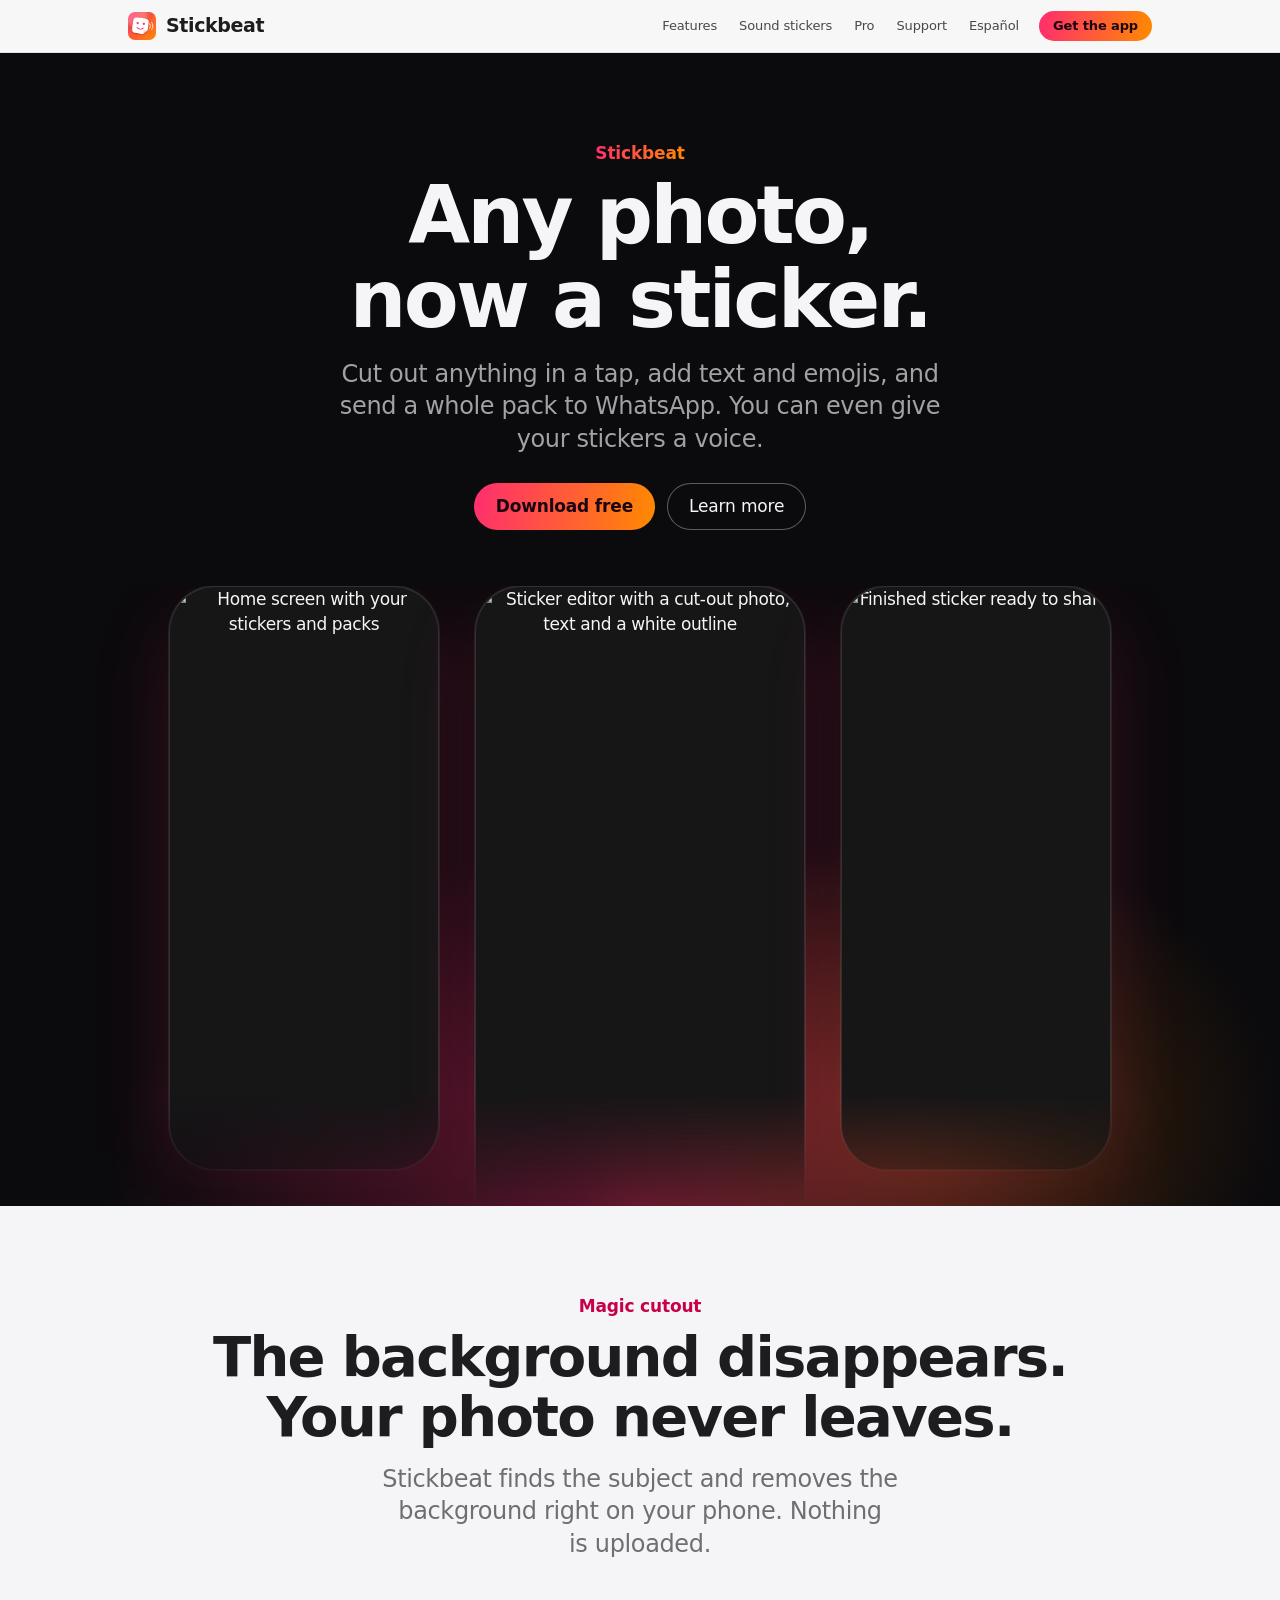
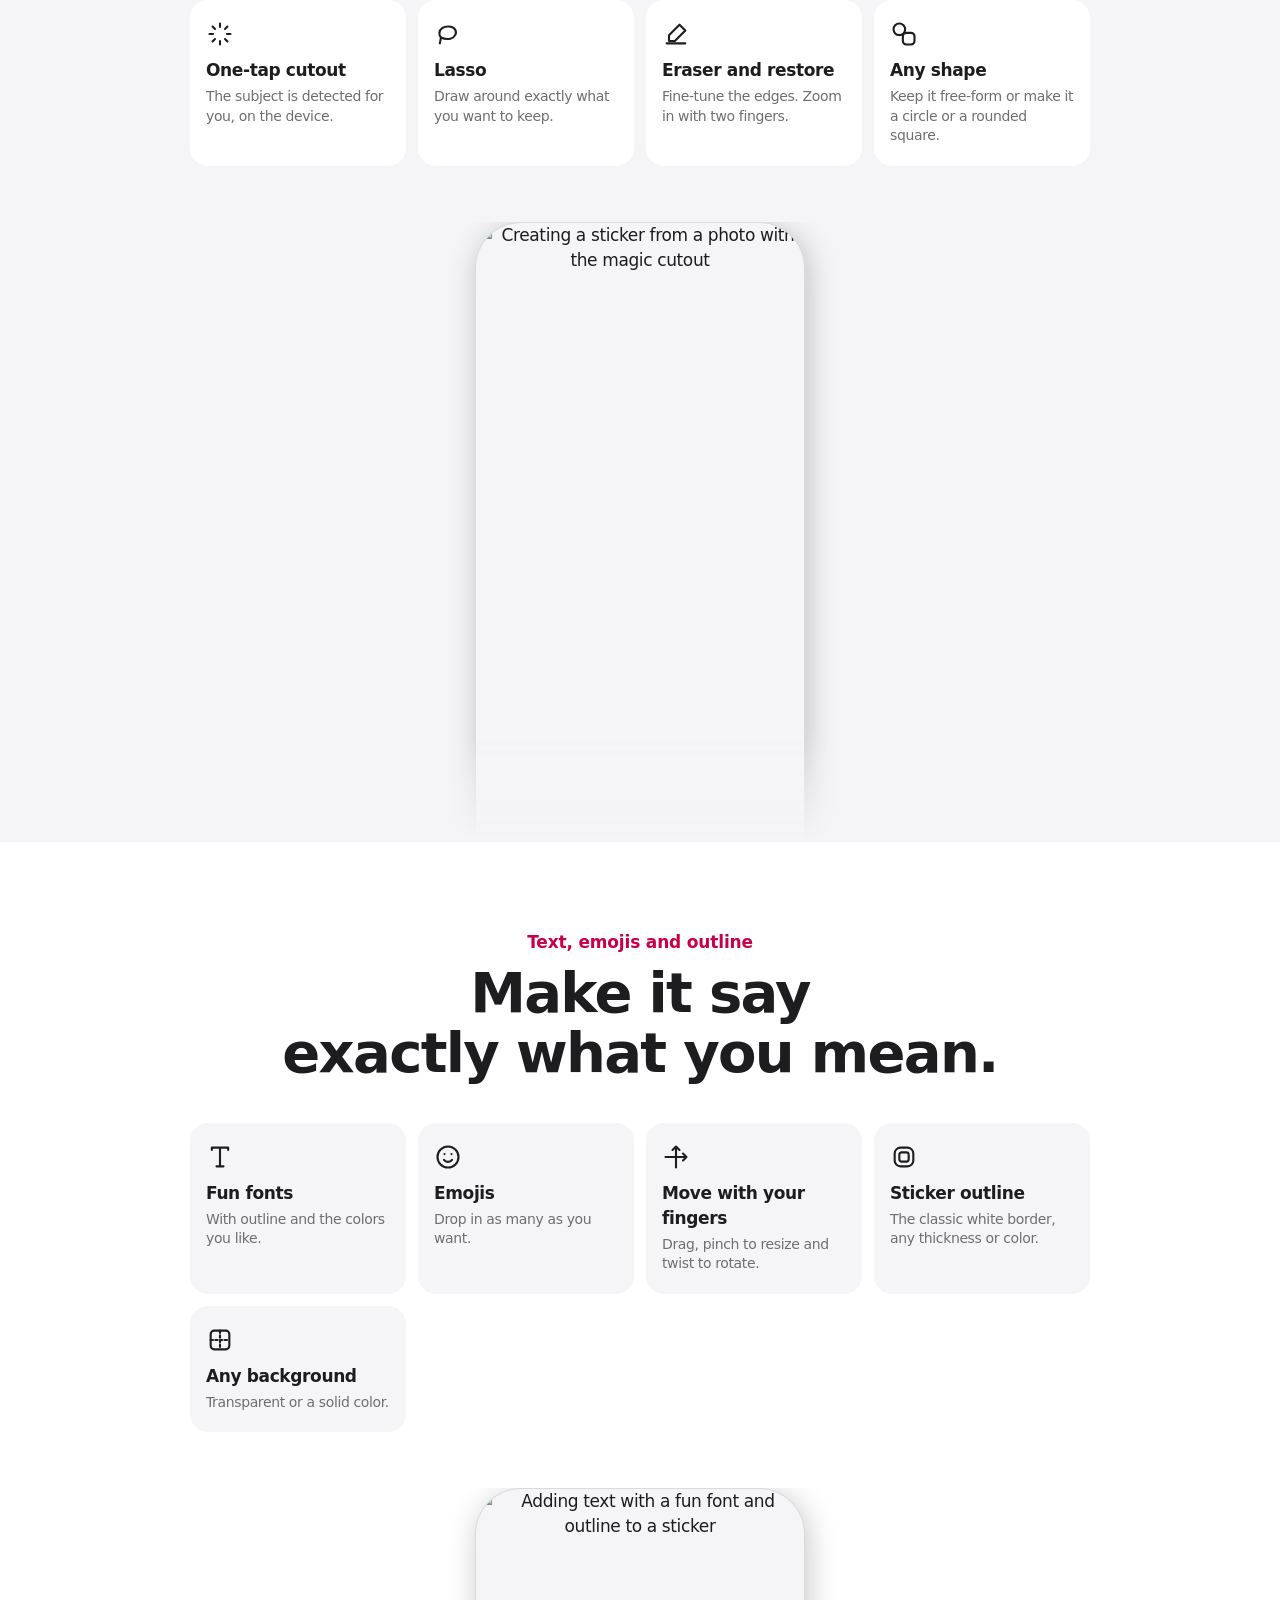
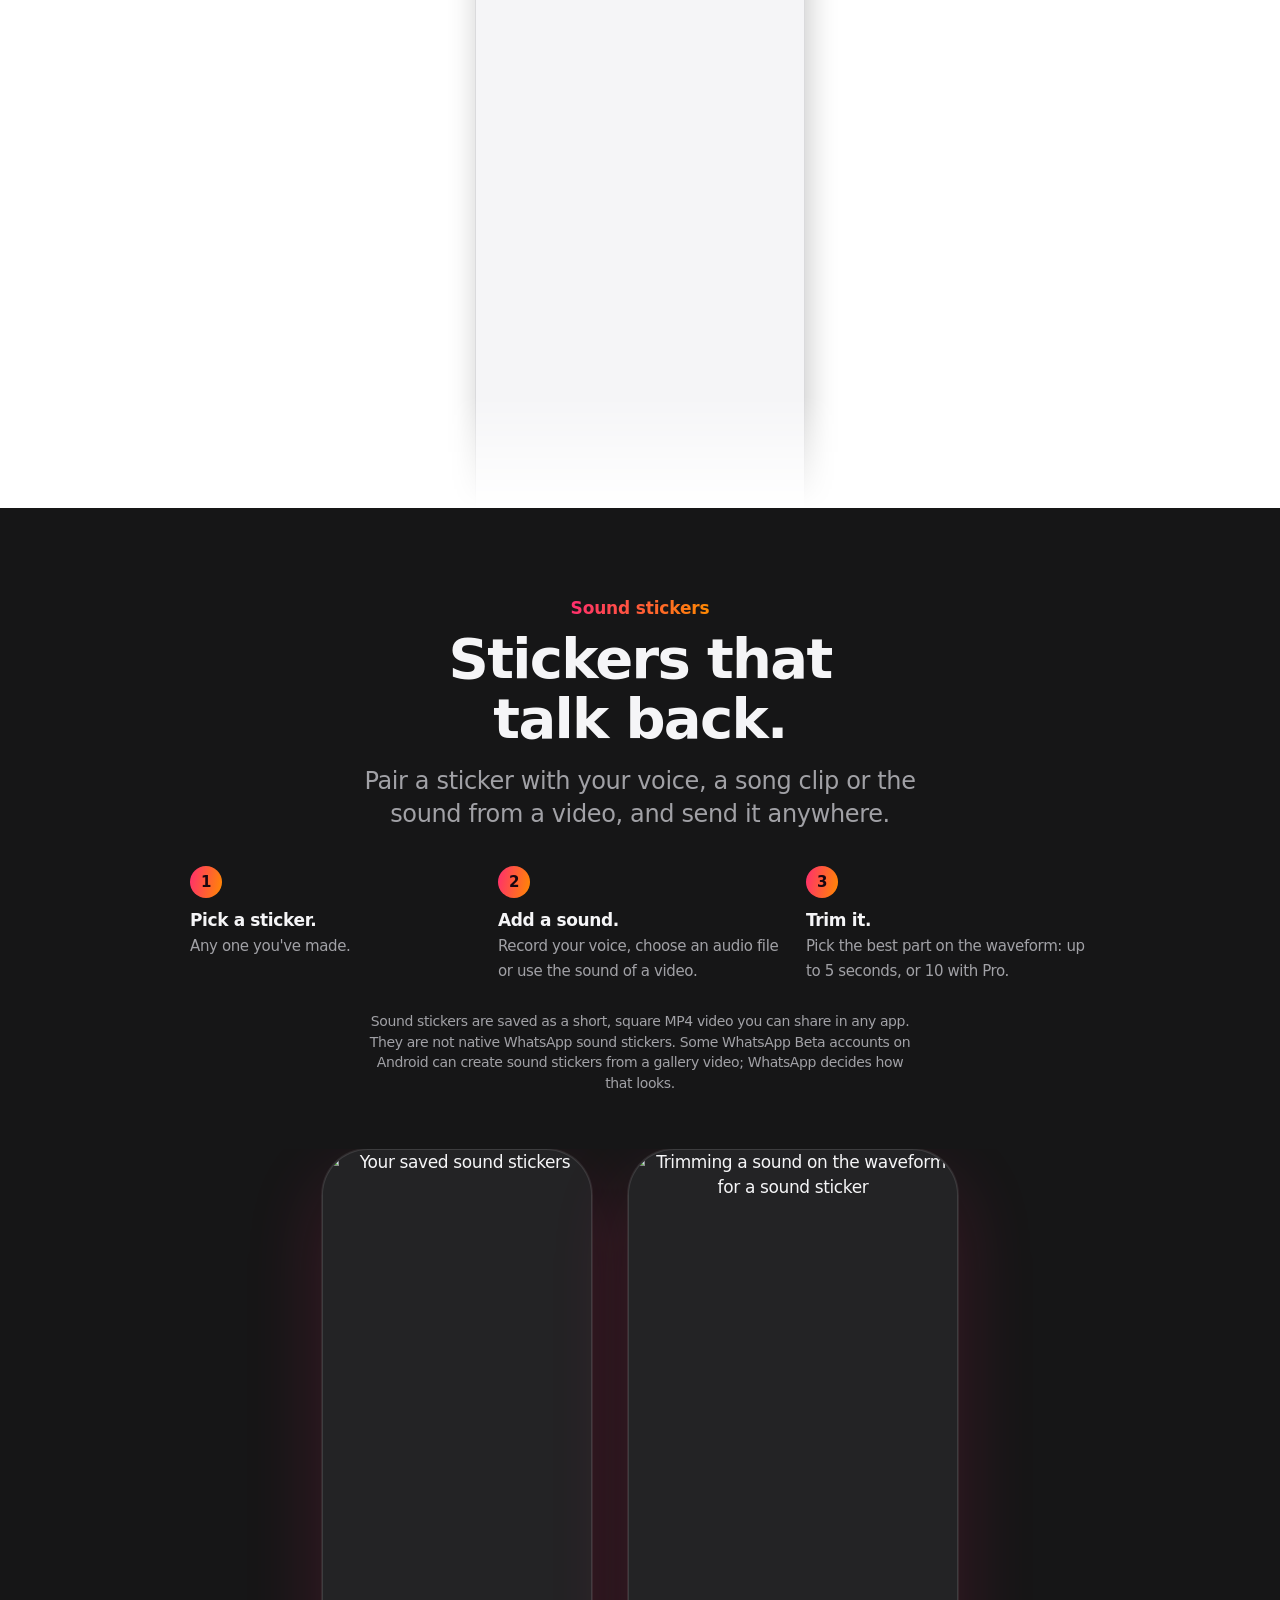
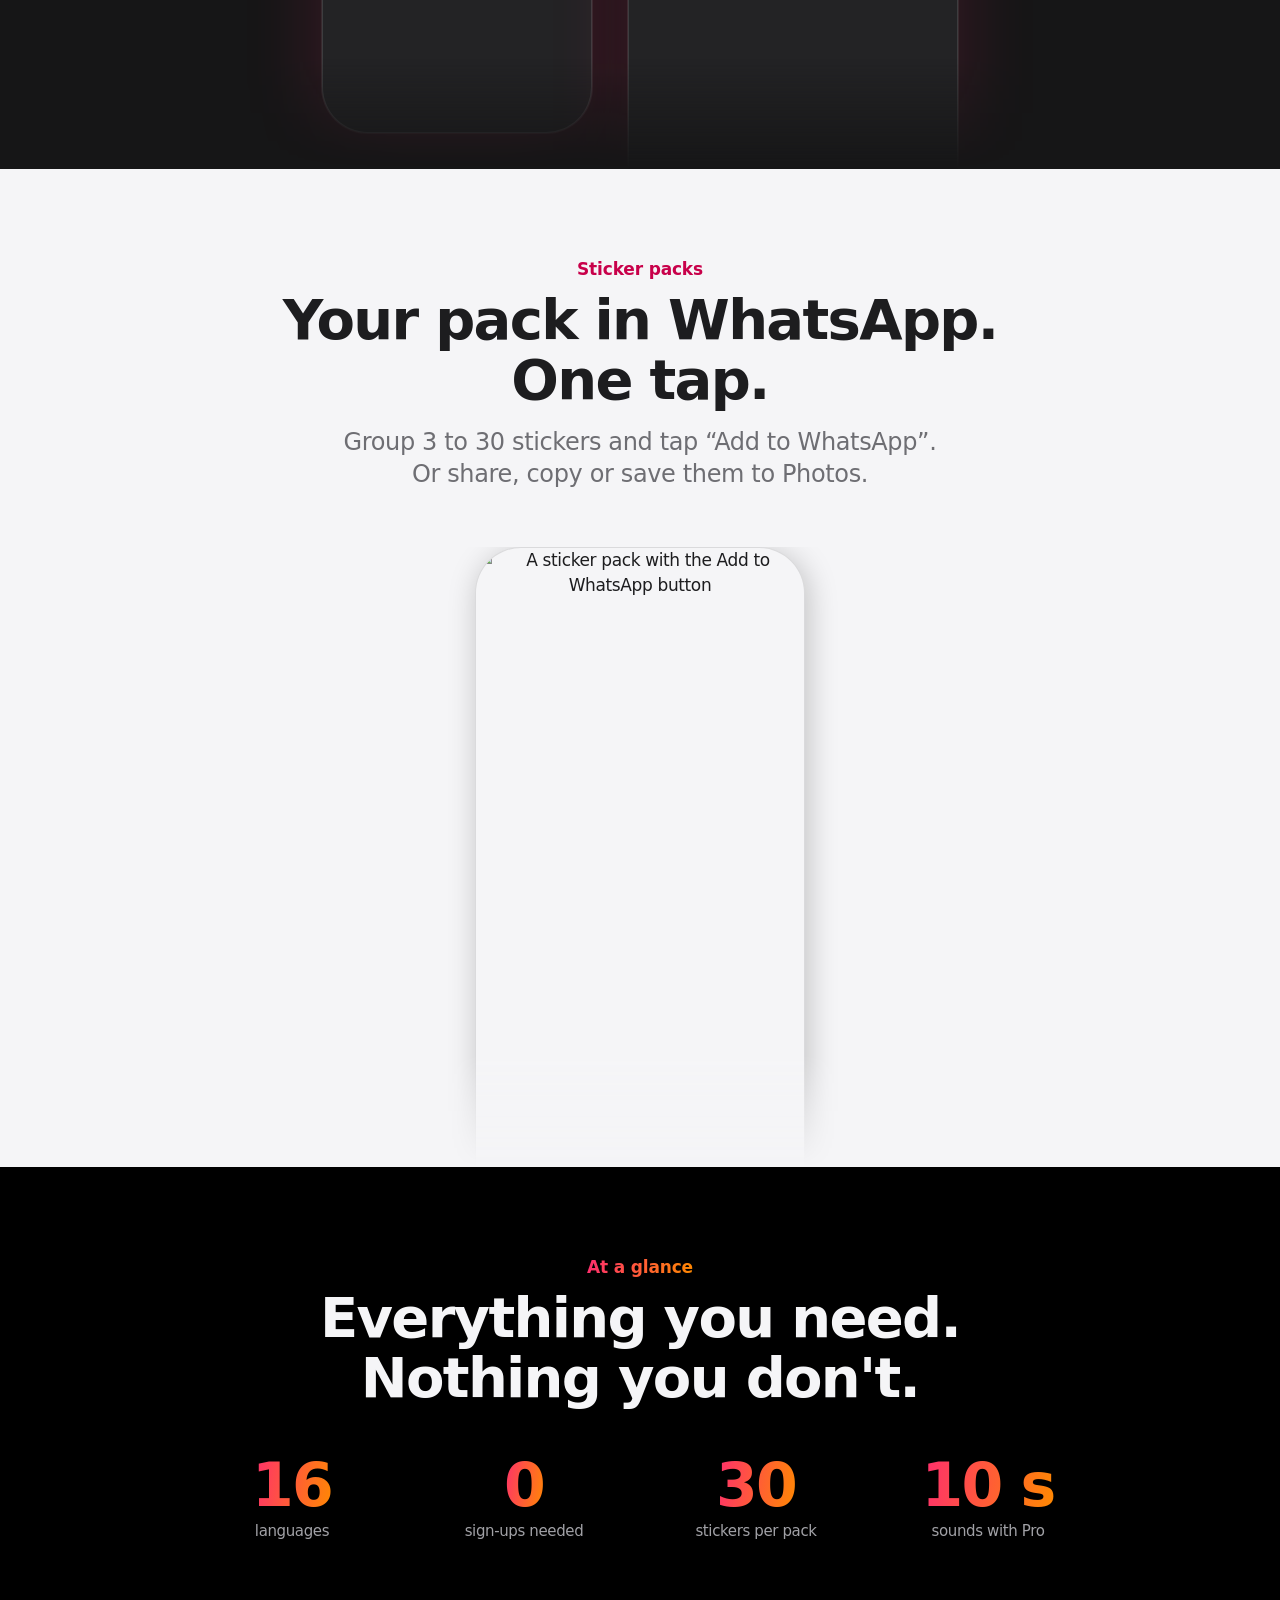
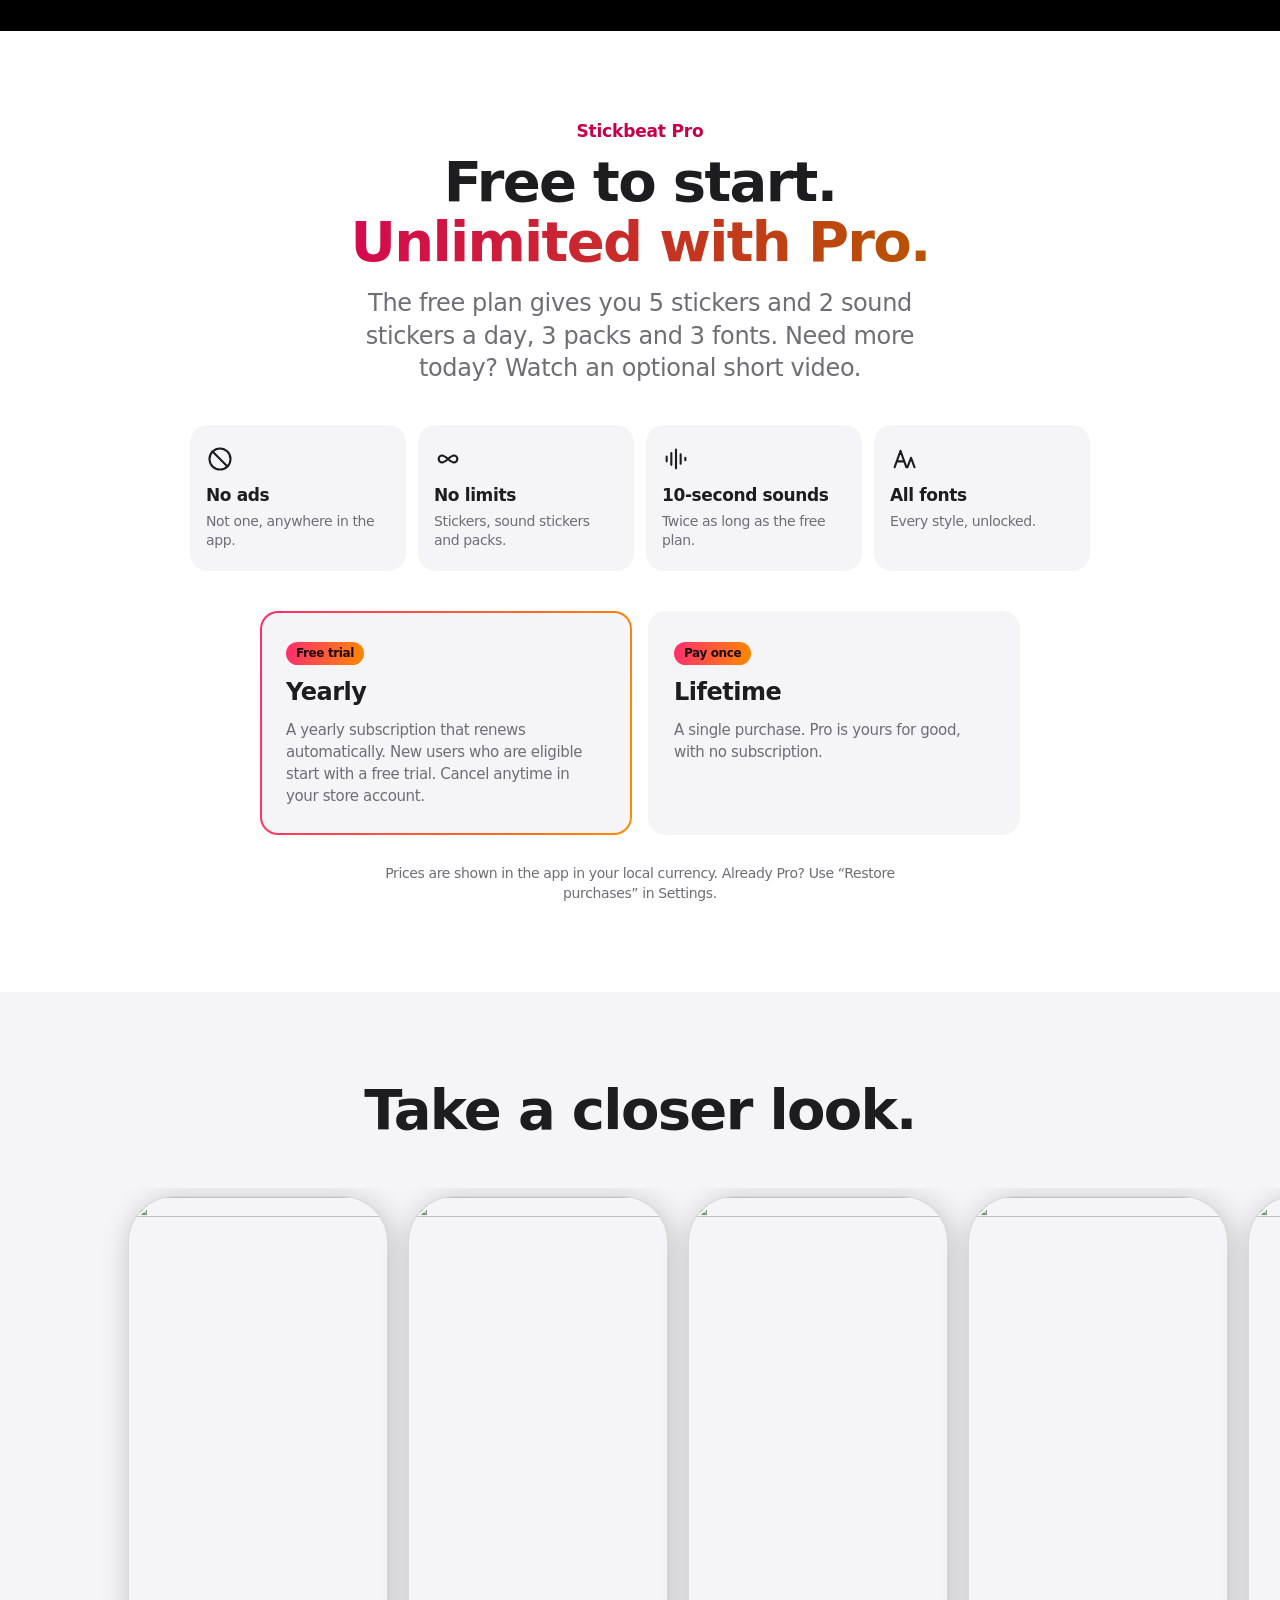
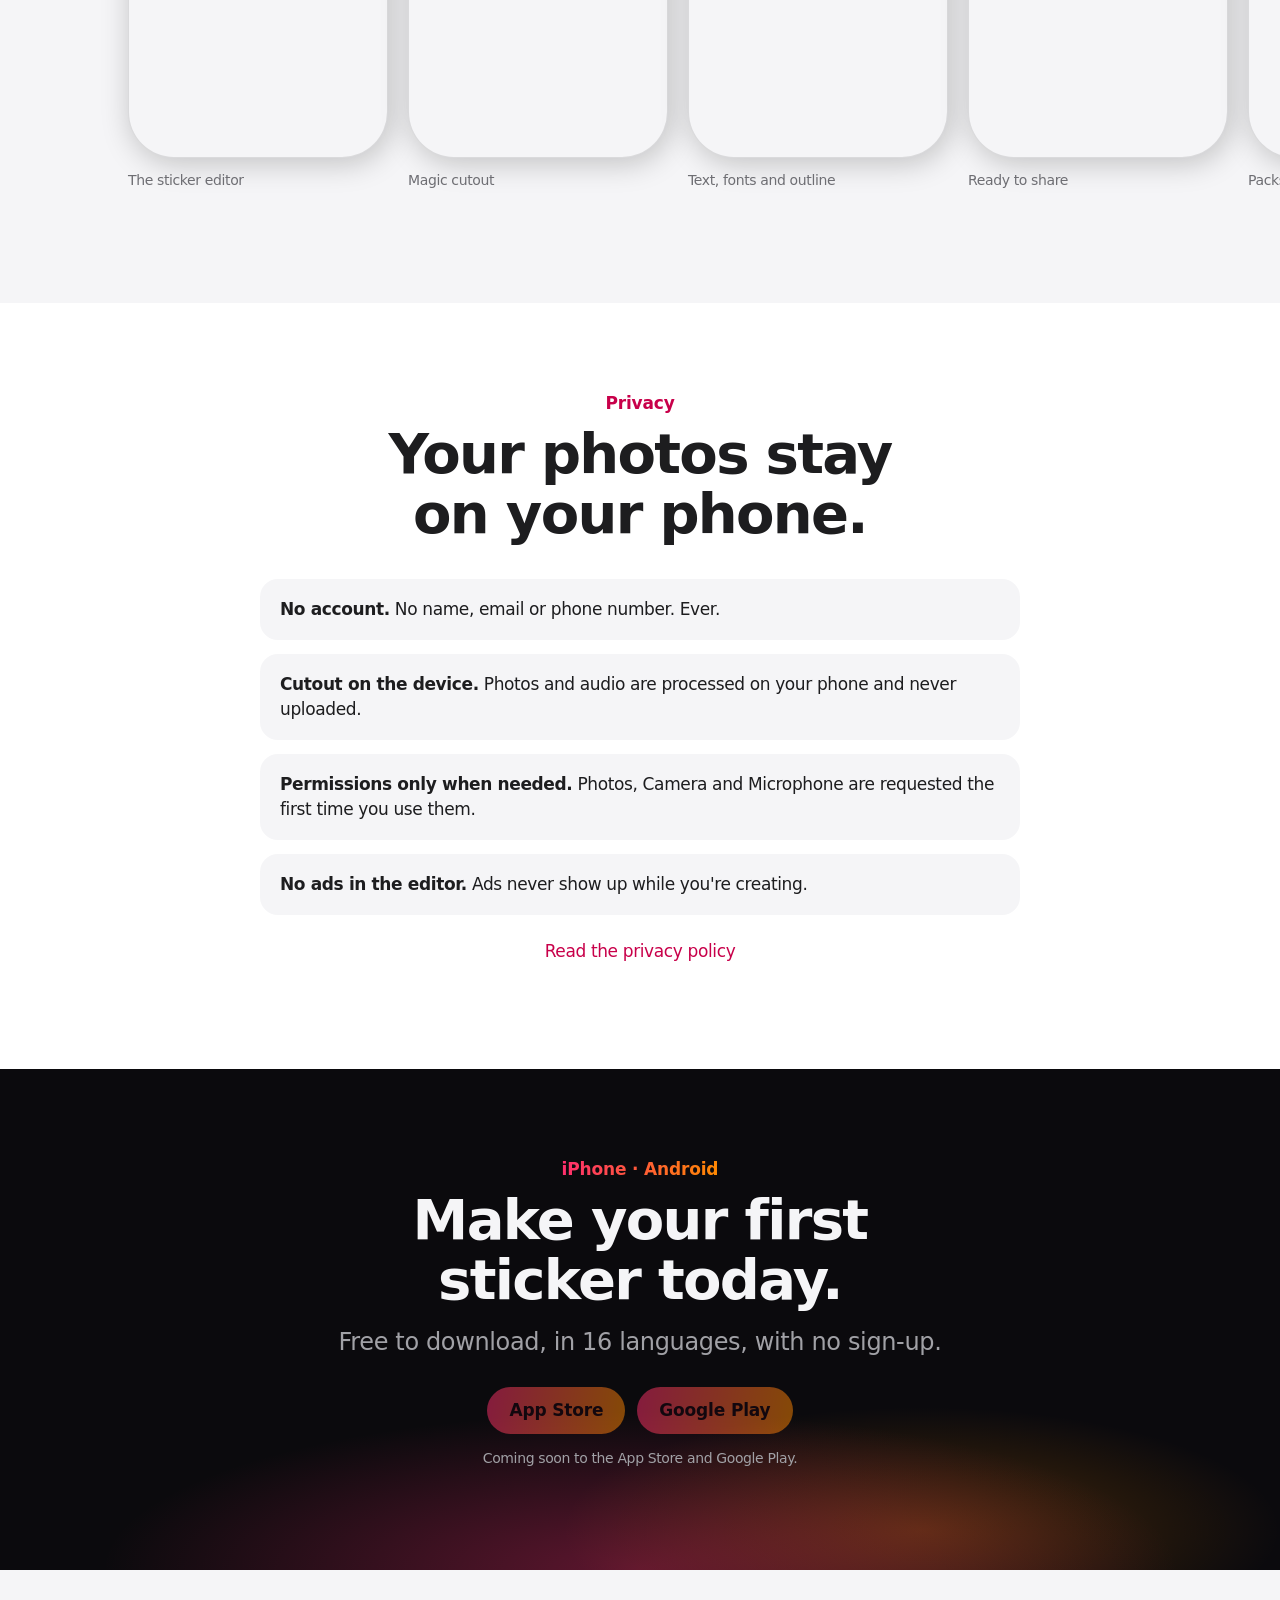
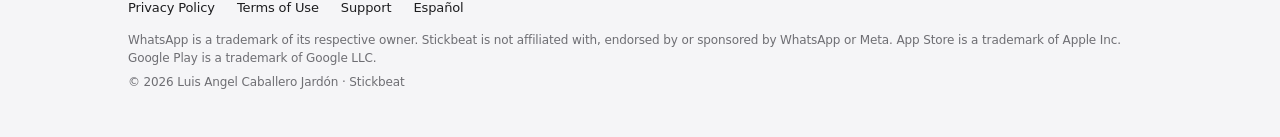
==== index.html @ 07afede6 "Sitio web de Stickbeat: portada, privacidad, términos y soporte (EN/ES) Co-Authored-By: Claude Opus " ====
<!DOCTYPE html>
<html lang="en">
<head>
  <meta charset="utf-8">
  <meta name="viewport" content="width=device-width, initial-scale=1, viewport-fit=cover">
  <meta name="color-scheme" content="light dark">
  <title>Stickbeat · Any photo, now a sticker</title>
  <meta name="description" content="Make stickers from your photos with a magic cutout that runs on your phone. Add text and emojis, build packs for WhatsApp in one tap and create sound stickers. Free on iPhone and Android.">
  <meta name="theme-color" content="#f5f5f7" media="(prefers-color-scheme: light)">
  <meta name="theme-color" content="#000000" media="(prefers-color-scheme: dark)">
  <link rel="canonical" href="https://llcaballeroll.github.io/stickbeat_web/">
  <link rel="alternate" hreflang="en" href="https://llcaballeroll.github.io/stickbeat_web/">
  <link rel="alternate" hreflang="es" href="https://llcaballeroll.github.io/stickbeat_web/es/">
  <link rel="alternate" hreflang="x-default" href="https://llcaballeroll.github.io/stickbeat_web/">

  <meta property="og:type" content="website">
  <meta property="og:site_name" content="Stickbeat">
  <meta property="og:title" content="Stickbeat · Any photo, now a sticker">
  <meta property="og:description" content="Magic cutout on your phone, text and emojis, packs for WhatsApp in one tap and sound stickers.">
  <meta property="og:url" content="https://llcaballeroll.github.io/stickbeat_web/">
  <meta property="og:locale" content="en_US">
  <meta property="og:image" content="https://llcaballeroll.github.io/stickbeat_web/assets/img/og-image.jpg">
  <meta property="og:image:width" content="1200">
  <meta property="og:image:height" content="630">
  <meta name="twitter:card" content="summary_large_image">

  <link rel="icon" type="image/png" sizes="32x32" href="assets/img/icon-32.png">
  <link rel="icon" type="image/png" sizes="192x192" href="assets/img/icon-192.png">
  <link rel="apple-touch-icon" href="assets/img/icon-180.png">
  <link rel="stylesheet" href="css/styles.css">
  <link rel="preload" as="image" href="assets/img/shots/en-editor-760.webp" fetchpriority="high">

  <script type="application/ld+json">
  {
    "@context": "https://schema.org",
    "@type": "MobileApplication",
    "name": "Stickbeat",
    "operatingSystem": "iOS, Android",
    "applicationCategory": "PhotographyApplication",
    "offers": { "@type": "Offer", "price": "0", "priceCurrency": "USD" },
    "author": { "@type": "Person", "name": "Luis Angel Caballero Jardón" },
    "image": "https://llcaballeroll.github.io/stickbeat_web/assets/img/icon-512.png"
  }
  </script>
  <script>document.documentElement.classList.add('js');</script>
</head>
<body>
  <a class="skip-link" href="#main">Skip to content</a>

  <header class="nav">
    <nav class="wrap nav-inner" aria-label="Main">
      <a class="brand" href="./"><img src="assets/img/icon-180.png" alt="" width="28" height="28">Stickbeat</a>
      <div class="nav-links">
        <a href="#cutout">Features</a>
        <a href="#sound">Sound stickers</a>
        <a href="#pro">Pro</a>
        <a href="support.html">Support</a>
        <a href="es/" hreflang="es" lang="es">Español</a>
      </div>
      <a class="btn" href="#get" data-smart-download>Get the app</a>
    </nav>
  </header>

  <main id="main">
    <!-- Hero -->
    <section class="tile dark glow" aria-labelledby="hero-title">
      <div class="wrap">
        <p class="eyebrow">Stickbeat</p>
        <h1 id="hero-title" class="display reveal">Any photo,<br>now a sticker.</h1>
        <p class="lead reveal">Cut out anything in a tap, add text and emojis, and send a whole pack to WhatsApp. You can even give your stickers a voice.</p>
        <div class="btn-row reveal">
          <a class="btn" href="#get">Download free</a>
          <a class="btn ghost" href="#cutout">Learn more</a>
        </div>
      </div>
      <div class="stage crop">
        <img class="screen side" src="assets/img/shots/en-home-420.webp" alt="Home screen with your stickers and packs" width="420" height="912" loading="lazy">
        <img class="screen" src="assets/img/shots/en-editor-760.webp" srcset="assets/img/shots/en-editor-420.webp 420w, assets/img/shots/en-editor-760.webp 760w" sizes="(max-width: 640px) 78vw, 330px" alt="Sticker editor with a cut-out photo, text and a white outline" width="760" height="1651" fetchpriority="high">
        <img class="screen side" src="assets/img/shots/en-result-420.webp" alt="Finished sticker ready to share" width="420" height="912" loading="lazy">
      </div>
    </section>

    <!-- Recorte -->
    <section id="cutout" class="tile alt" aria-labelledby="cutout-title">
      <div class="wrap">
        <p class="eyebrow">Magic cutout</p>
        <h2 id="cutout-title" class="headline reveal">The background disappears.<br>Your photo never leaves.</h2>
        <p class="lead reveal">Stickbeat finds the subject and removes the background right on your phone. Nothing is uploaded.</p>
        <ul class="uses reveal">
          <li><span class="ico" aria-hidden="true"><svg viewBox="0 0 24 24"><path d="M12 3v3M12 18v3M3 12h3M18 12h3M5.6 5.6l2.1 2.1M16.3 16.3l2.1 2.1M5.6 18.4l2.1-2.1M16.3 7.7l2.1-2.1"/></svg></span><strong>One-tap cutout</strong><span>The subject is detected for you, on the device.</span></li>
          <li><span class="ico" aria-hidden="true"><svg viewBox="0 0 24 24"><path d="M6 15c-2-2-2-6 1-8s9-2 11 1 0 7-4 8-6 0-8-1z"/><path d="M6 15l-1 5"/></svg></span><strong>Lasso</strong><span>Draw around exactly what you want to keep.</span></li>
          <li><span class="ico" aria-hidden="true"><svg viewBox="0 0 24 24"><path d="m15 4 5 5-9 9H6v-5z"/><path d="M4 20h16"/></svg></span><strong>Eraser and restore</strong><span>Fine-tune the edges. Zoom in with two fingers.</span></li>
          <li><span class="ico" aria-hidden="true"><svg viewBox="0 0 24 24"><circle cx="8" cy="8" r="5"/><rect x="11" y="11" width="10" height="10" rx="3"/></svg></span><strong>Any shape</strong><span>Keep it free-form or make it a circle or a rounded square.</span></li>
        </ul>
      </div>
      <div class="stage crop">
        <img class="screen" src="assets/img/shots/en-create-760.webp" srcset="assets/img/shots/en-create-420.webp 420w, assets/img/shots/en-create-760.webp 760w" sizes="(max-width: 640px) 78vw, 330px" alt="Creating a sticker from a photo with the magic cutout" width="760" height="1651" loading="lazy">
      </div>
    </section>

    <!-- Texto, emojis y contorno -->
    <section id="text" class="tile" aria-labelledby="text-title">
      <div class="wrap">
        <p class="eyebrow">Text, emojis and outline</p>
        <h2 id="text-title" class="headline reveal">Make it say<br>exactly what you mean.</h2>
        <ul class="uses reveal">
          <li><span class="ico" aria-hidden="true"><svg viewBox="0 0 24 24"><path d="M5 6V4h14v2M12 4v16M9 20h6"/></svg></span><strong>Fun fonts</strong><span>With outline and the colors you like.</span></li>
          <li><span class="ico" aria-hidden="true"><svg viewBox="0 0 24 24"><circle cx="12" cy="12" r="9"/><path d="M8.5 14.5a4.5 4.5 0 0 0 7 0M9 9.5h.01M15 9.5h.01"/></svg></span><strong>Emojis</strong><span>Drop in as many as you want.</span></li>
          <li><span class="ico" aria-hidden="true"><svg viewBox="0 0 24 24"><path d="M12 3v18M3 12h18M12 3l-3 3M12 3l3 3M21 12l-3-3M21 12l-3 3"/></svg></span><strong>Move with your fingers</strong><span>Drag, pinch to resize and twist to rotate.</span></li>
          <li><span class="ico" aria-hidden="true"><svg viewBox="0 0 24 24"><rect x="4" y="4" width="16" height="16" rx="5"/><rect x="8" y="8" width="8" height="8" rx="2"/></svg></span><strong>Sticker outline</strong><span>The classic white border, any thickness or color.</span></li>
          <li><span class="ico" aria-hidden="true"><svg viewBox="0 0 24 24"><rect x="4" y="4" width="16" height="16" rx="3"/><path d="M4 12h16M12 4v16" stroke-dasharray="2 2"/></svg></span><strong>Any background</strong><span>Transparent or a solid color.</span></li>
        </ul>
      </div>
      <div class="stage crop">
        <img class="screen" src="assets/img/shots/en-text-760.webp" srcset="assets/img/shots/en-text-420.webp 420w, assets/img/shots/en-text-760.webp 760w" sizes="(max-width: 640px) 78vw, 330px" alt="Adding text with a fun font and outline to a sticker" width="760" height="1651" loading="lazy">
      </div>
    </section>

    <!-- Stickers con sonido -->
    <section id="sound" class="tile dark tile-2" aria-labelledby="sound-title">
      <div class="wrap">
        <p class="eyebrow">Sound stickers</p>
        <h2 id="sound-title" class="headline reveal">Stickers that<br>talk back.</h2>
        <p class="lead reveal">Pair a sticker with your voice, a song clip or the sound from a video, and send it anywhere.</p>
        <ol class="steps reveal">
          <li><strong>Pick a sticker.</strong> <span>Any one you've made.</span></li>
          <li><strong>Add a sound.</strong> <span>Record your voice, choose an audio file or use the sound of a video.</span></li>
          <li><strong>Trim it.</strong> <span>Pick the best part on the waveform: up to 5 seconds, or 10 with Pro.</span></li>
        </ol>
        <p class="note reveal">Sound stickers are saved as a short, square MP4 video you can share in any app. They are not native WhatsApp sound stickers. Some WhatsApp Beta accounts on Android can create sound stickers from a gallery video; WhatsApp decides how that looks.</p>
      </div>
      <div class="stage crop">
        <img class="screen side" src="assets/img/shots/en-sounds-420.webp" alt="Your saved sound stickers" width="420" height="912" loading="lazy">
        <img class="screen" src="assets/img/shots/en-sound-760.webp" srcset="assets/img/shots/en-sound-420.webp 420w, assets/img/shots/en-sound-760.webp 760w" sizes="(max-width: 640px) 78vw, 330px" alt="Trimming a sound on the waveform for a sound sticker" width="760" height="1651" loading="lazy">
      </div>
    </section>

    <!-- Paquetes para WhatsApp -->
    <section id="packs" class="tile alt" aria-labelledby="packs-title">
      <div class="wrap">
        <p class="eyebrow">Sticker packs</p>
        <h2 id="packs-title" class="headline reveal">Your pack in WhatsApp.<br>One tap.</h2>
        <p class="lead reveal">Group 3 to 30 stickers and tap “Add to WhatsApp”. Or share, copy or save them to Photos.</p>
      </div>
      <div class="stage crop">
        <img class="screen" src="assets/img/shots/en-pack-760.webp" srcset="assets/img/shots/en-pack-420.webp 420w, assets/img/shots/en-pack-760.webp 760w" sizes="(max-width: 640px) 78vw, 330px" alt="A sticker pack with the Add to WhatsApp button" width="760" height="1651" loading="lazy">
      </div>
    </section>

    <!-- Cifras -->
    <section class="tile dark" aria-labelledby="facts-title">
      <div class="wrap pad-b">
        <p class="eyebrow">At a glance</p>
        <h2 id="facts-title" class="headline reveal">Everything you need.<br>Nothing you don't.</h2>
        <div class="facts reveal">
          <div><b>16</b><span>languages</span></div>
          <div><b>0</b><span>sign-ups needed</span></div>
          <div><b>30</b><span>stickers per pack</span></div>
          <div><b>10 s</b><span>sounds with Pro</span></div>
        </div>
      </div>
    </section>

    <!-- Pro -->
    <section id="pro" class="tile" aria-labelledby="pro-title">
      <div class="wrap pad-b">
        <p class="eyebrow">Stickbeat Pro</p>
        <h2 id="pro-title" class="headline reveal">Free to start.<br><span class="grad">Unlimited with Pro.</span></h2>
        <p class="lead reveal">The free plan gives you 5 stickers and 2 sound stickers a day, 3 packs and 3 fonts. Need more today? Watch an optional short video.</p>
        <ul class="uses reveal">
          <li><span class="ico" aria-hidden="true"><svg viewBox="0 0 24 24"><circle cx="12" cy="12" r="9"/><path d="m5.6 5.6 12.8 12.8"/></svg></span><strong>No ads</strong><span>Not one, anywhere in the app.</span></li>
          <li><span class="ico" aria-hidden="true"><svg viewBox="0 0 24 24"><path d="M7 9a3 3 0 1 0 0 6c3 0 7-6 10-6a3 3 0 1 1 0 6c-3 0-7-6-10-6z"/></svg></span><strong>No limits</strong><span>Stickers, sound stickers and packs.</span></li>
          <li><span class="ico" aria-hidden="true"><svg viewBox="0 0 24 24"><path d="M4 10v4M8 7v10M12 4v16M16 8v8M20 11v2"/></svg></span><strong>10-second sounds</strong><span>Twice as long as the free plan.</span></li>
          <li><span class="ico" aria-hidden="true"><svg viewBox="0 0 24 24"><path d="M4 19 9 5l5 14M6 14h6M15 19l3-8 3 8"/></svg></span><strong>All fonts</strong><span>Every style, unlocked.</span></li>
        </ul>
        <div class="plans reveal">
          <article class="plan featured">
            <span class="tag">Free trial</span>
            <h3>Yearly</h3>
            <p>A yearly subscription that renews automatically. New users who are eligible start with a free trial. Cancel anytime in your store account.</p>
          </article>
          <article class="plan">
            <span class="tag">Pay once</span>
            <h3>Lifetime</h3>
            <p>A single purchase. Pro is yours for good, with no subscription.</p>
          </article>
        </div>
        <p class="note">Prices are shown in the app in your local currency. Already Pro? Use “Restore purchases” in Settings.</p>
      </div>
    </section>

    <!-- Galería -->
    <section class="tile alt" aria-labelledby="gallery-title">
      <div class="wrap">
        <h2 id="gallery-title" class="headline">Take a closer look.</h2>
      </div>
      <div class="gallery">
        <div class="gallery-track" tabindex="0" role="group" aria-label="Screenshots, scroll sideways">
          <figure><img class="screen" src="assets/img/shots/en-editor-420.webp" alt="" width="420" height="912" loading="lazy"><figcaption>The sticker editor</figcaption></figure>
          <figure><img class="screen" src="assets/img/shots/en-create-420.webp" alt="" width="420" height="912" loading="lazy"><figcaption>Magic cutout</figcaption></figure>
          <figure><img class="screen" src="assets/img/shots/en-text-420.webp" alt="" width="420" height="912" loading="lazy"><figcaption>Text, fonts and outline</figcaption></figure>
          <figure><img class="screen" src="assets/img/shots/en-result-420.webp" alt="" width="420" height="912" loading="lazy"><figcaption>Ready to share</figcaption></figure>
          <figure><img class="screen" src="assets/img/shots/en-pack-420.webp" alt="" width="420" height="912" loading="lazy"><figcaption>Packs for WhatsApp</figcaption></figure>
          <figure><img class="screen" src="assets/img/shots/en-sound-420.webp" alt="" width="420" height="912" loading="lazy"><figcaption>Sound stickers</figcaption></figure>
          <figure><img class="screen" src="assets/img/shots/en-sounds-420.webp" alt="" width="420" height="912" loading="lazy"><figcaption>Your sounds</figcaption></figure>
          <figure><img class="screen" src="assets/img/shots/en-home-420.webp" alt="" width="420" height="912" loading="lazy"><figcaption>All your stickers</figcaption></figure>
        </div>
      </div>
    </section>

    <!-- Privacidad -->
    <section class="tile" aria-labelledby="privacy-title">
      <div class="wrap pad-b">
        <p class="eyebrow">Privacy</p>
        <h2 id="privacy-title" class="headline reveal">Your photos stay<br>on your phone.</h2>
        <ul class="privacy-points reveal">
          <li><strong>No account.</strong> No name, email or phone number. Ever.</li>
          <li><strong>Cutout on the device.</strong> Photos and audio are processed on your phone and never uploaded.</li>
          <li><strong>Permissions only when needed.</strong> Photos, Camera and Microphone are requested the first time you use them.</li>
          <li><strong>No ads in the editor.</strong> Ads never show up while you're creating.</li>
        </ul>
        <p style="margin-top:24px"><a href="privacy.html">Read the privacy policy</a></p>
      </div>
    </section>

    <!-- Descargar -->
    <section id="get" class="tile dark glow" aria-labelledby="get-title">
      <div class="wrap pad-b">
        <p class="eyebrow">iPhone · Android</p>
        <h2 id="get-title" class="headline reveal">Make your first<br>sticker today.</h2>
        <p class="lead reveal">Free to download, in 16 languages, with no sign-up.</p>
        <div class="btn-row reveal">
          <a class="btn" data-store="ios" href="#get">App Store</a>
          <a class="btn" data-store="android" href="#get">Google Play</a>
        </div>
        <p class="soon" data-soon>Coming soon to the App Store and Google Play.</p>
      </div>
    </section>
  </main>

  <footer class="footer">
    <div class="wrap">
      <div class="footer-links">
        <a href="privacy.html">Privacy Policy</a>
        <a href="terms.html">Terms of Use</a>
        <a href="support.html">Support</a>
        <a href="es/" hreflang="es" lang="es">Español</a>
      </div>
      <p>WhatsApp is a trademark of its respective owner. Stickbeat is not affiliated with, endorsed by or sponsored by WhatsApp or Meta. App Store is a trademark of Apple Inc. Google Play is a trademark of Google LLC.</p>
      <p>© 2026 Luis Angel Caballero Jardón · Stickbeat</p>
    </div>
  </footer>
  <script src="js/site.js" defer></script>
</body>
</html>
---- css/styles.css ----
/* Stickbeat · sitio web
   Chasis inspirado en apple.com: mosaicos a todo lo ancho que alternan claro y oscuro,
   tipografía del sistema con tracking negativo en titulares y todo en monocromo,
   salvo el degradado de la marca (rosa → naranja) en botones principales y cifras. */

:root {
  color-scheme: light dark;

  /* Tonos crudos */
  --white: #ffffff;
  --parchment: #f5f5f7;
  --ink: #1d1d1f;
  --ink-muted: #6e6e73;      /* 4.9:1 sobre blanco */
  --hairline: #d2d2d7;
  --black: #000000;
  --night: #0b0a0d;          /* fondo del héroe */
  --tile: #161617;
  --on-dark: #f5f5f7;
  --on-dark-muted: #a1a1a6;  /* 7.6:1 sobre negro */
  --pink: #ff2d6f;
  --orange: #ff8a00;
  --link-light: #c8004a;     /* 5.9:1 sobre blanco */
  --link-dark: #ff6b93;      /* 7.8:1 sobre negro */

  /* Degradado de marca. Los botones llevan texto oscuro: 4.8:1 en el rosa, 7:1 en el naranja */
  --grad: linear-gradient(100deg, var(--pink), var(--orange));
  --on-grad: #1a0610;
  /* Versión para texto grande sobre fondo claro (≥4.4:1) */
  --grad-text: linear-gradient(90deg, #d6094f, #b85400);

  /* Superficies de la página (cambian con el tema del sistema) */
  --bg: var(--white);
  --bg-alt: var(--parchment);
  --text: var(--ink);
  --text-muted: var(--ink-muted);
  --accent: var(--link-light);
  --line: var(--hairline);
  --nav-bg: rgb(245 245 247 / 0.8);

  @media (prefers-color-scheme: dark) {
    --bg: var(--black);
    --bg-alt: var(--tile);
    --text: var(--on-dark);
    --text-muted: var(--on-dark-muted);
    --accent: var(--link-dark);
    --line: #424245;
    --nav-bg: rgb(22 22 23 / 0.8);
    --grad-text: var(--grad);
  }

  --font: system-ui, -apple-system, BlinkMacSystemFont, "SF Pro Text", "Segoe UI", Inter, Roboto, sans-serif;
  --radius-card: 18px;
  --wrap: 1024px;

  accent-color: var(--pink);
  scrollbar-color: color-mix(in srgb, var(--text) 40%, transparent) transparent;
}

*, *::before, *::after { box-sizing: border-box; }
html { -webkit-text-size-adjust: 100%; text-size-adjust: 100%; }

body {
  margin: 0;
  font-family: var(--font);
  font-size: 17px;
  line-height: 1.47;
  letter-spacing: -0.022em;
  background: var(--bg);
  color: var(--text);
  -webkit-font-smoothing: antialiased;
  overflow-wrap: break-word;
}

img { max-width: 100%; height: auto; display: block; }
a { color: var(--accent); text-decoration: none; }
a:hover { text-decoration: underline; }
:focus-visible { outline: 2px solid var(--accent); outline-offset: 3px; border-radius: 6px; }

.skip-link {
  position: absolute; left: 12px; top: -60px; z-index: 100;
  background: var(--text); color: var(--bg); padding: 10px 16px; border-radius: 8px;
}
.skip-link:focus { top: 12px; }

.wrap { width: min(100% - 32px, var(--wrap)); margin-inline: auto; }

/* ---------- Navegación: barra delgada con vidrio ---------- */
.nav {
  position: sticky; top: 0; z-index: 50;
  background: var(--nav-bg);
  backdrop-filter: saturate(180%) blur(20px);
  -webkit-backdrop-filter: saturate(180%) blur(20px);
  border-bottom: 1px solid color-mix(in srgb, var(--text) 10%, transparent);
}
.nav-inner { display: flex; align-items: center; gap: 20px; height: 52px; }
.brand { display: flex; align-items: center; gap: 10px; color: var(--text); font-weight: 600; font-size: 19px; letter-spacing: -0.02em; }
.brand:hover { text-decoration: none; }
.brand img { width: 28px; height: 28px; border-radius: 7px; }
.nav-links { display: flex; gap: 22px; margin-left: auto; font-size: 13px; letter-spacing: -0.01em; }
.nav-links a { color: var(--text); opacity: 0.8; }
.nav-links a:hover { opacity: 1; text-decoration: none; }
.nav-links a[aria-current="page"] { opacity: 1; font-weight: 600; }
.nav .btn { min-height: 28px; padding: 5px 14px; font-size: 13px; }
@media (max-width: 760px) {
  .nav-links { display: none; }
  .nav .btn { margin-left: auto; }
}

/* ---------- Botones: píldora con el degradado de marca ---------- */
.btn {
  display: inline-flex; align-items: center; justify-content: center; gap: 8px;
  min-height: 44px; padding: 11px 22px; border-radius: 980px;
  background: var(--grad); color: var(--on-grad);
  font-size: 17px; font-weight: 600; letter-spacing: -0.01em;
  border: 0;
  transition: transform 0.15s ease, filter 0.2s ease;
  touch-action: manipulation;
}
.btn:hover { text-decoration: none; filter: brightness(1.06); }
.btn:active { transform: scale(0.97); }
.btn.ghost { background: transparent; color: var(--text); box-shadow: inset 0 0 0 1px color-mix(in srgb, var(--text) 35%, transparent); font-weight: 400; }
.btn.ghost:hover { background: color-mix(in srgb, var(--text) 8%, transparent); }
.btn[aria-disabled="true"] { opacity: 0.5; pointer-events: none; }

.btn-row { display: flex; flex-wrap: wrap; gap: 12px; justify-content: center; margin-top: 28px; }
.soon { margin-top: 14px; font-size: 14px; color: var(--text-muted); }

/* ---------- Mosaicos ---------- */
.tile { padding: 88px 0 0; overflow: hidden; text-align: center; }
.tile.alt { background: var(--bg-alt); }
.tile.dark { background: var(--black); color: var(--on-dark); --text: var(--on-dark); --text-muted: var(--on-dark-muted); --accent: var(--link-dark); --bg: var(--black); --bg-alt: var(--tile); --grad-text: var(--grad); color-scheme: dark; }
.tile.dark.tile-2 { background: var(--tile); --bg: var(--tile); --bg-alt: #232325; }
/* Brillo rosa/naranja detrás del producto */
.tile.glow {
  background:
    radial-gradient(60% 45% at 50% 100%, rgb(255 45 111 / 0.34), transparent 70%),
    radial-gradient(40% 35% at 72% 92%, rgb(255 138 0 / 0.26), transparent 70%),
    var(--night);
  --bg: var(--night);
}

.eyebrow { font-size: 17px; font-weight: 600; color: var(--accent); margin: 0 0 8px; letter-spacing: -0.01em; }
.grad, .tile.dark .eyebrow, .facts b {
  background: var(--grad-text); -webkit-background-clip: text; background-clip: text;
  color: transparent; -webkit-text-fill-color: transparent;
}
.tile.dark .eyebrow { width: fit-content; margin-inline: auto; }
h1, h2, h3 { margin: 0; font-weight: 600; text-wrap: balance; }
.display { font-size: clamp(36px, 7vw, 80px); line-height: 1.05; letter-spacing: -0.035em; }
.headline { font-size: clamp(32px, 5vw, 56px); line-height: 1.07; letter-spacing: -0.03em; }
.lead { font-size: clamp(19px, 2.4vw, 24px); line-height: 1.35; color: var(--text-muted); margin: 16px auto 0; max-width: 40ch; text-wrap: pretty; letter-spacing: -0.015em; }
.note { font-size: 14px; color: var(--text-muted); max-width: 62ch; margin: 28px auto 0; text-wrap: pretty; }

/* La app es el "producto": captura con esquinas de pantalla y la única sombra del sistema */
.screen {
  border-radius: clamp(22px, 4.2vw, 46px);
  box-shadow: rgb(0 0 0 / 0.22) 3px 5px 30px 0;
  border: 1px solid color-mix(in srgb, var(--text) 12%, transparent);
  background: var(--bg-alt);
}
.tile.dark .screen { box-shadow: 0 0 0 1px rgb(255 255 255 / 0.08), 0 30px 80px rgb(255 45 111 / 0.16); }

.stage { margin: 56px auto 0; display: flex; justify-content: center; align-items: flex-end; gap: clamp(12px, 3vw, 36px); }
.stage .screen { width: min(36vw, 330px); }
.stage .screen.side { width: min(28vw, 270px); margin-bottom: 40px; }
.stage.crop { max-height: 620px; overflow: hidden; align-items: flex-start; mask-image: linear-gradient(#000 82%, transparent); -webkit-mask-image: linear-gradient(#000 82%, transparent); }
@media (max-width: 640px) {
  .stage .screen.side { display: none; }
  .stage .screen { width: min(78vw, 330px); }
}

/* Tarjetas de funciones con íconos */
.uses { list-style: none; padding: 0; margin: 40px auto 0; display: grid; grid-template-columns: repeat(auto-fit, minmax(min(100%, 180px), 1fr)); gap: 12px; max-width: 900px; }
.uses li { background: var(--bg); border-radius: var(--radius-card); padding: 20px 16px; text-align: left; }
.tile:not(.alt) .uses li { background: var(--bg-alt); }
.uses strong { display: block; font-size: 17px; }
.uses span { font-size: 14px; color: var(--text-muted); line-height: 1.4; display: block; margin-top: 4px; }
.uses .ico { width: 28px; height: 28px; margin: 0 0 10px; color: var(--text); }
.uses .ico svg { width: 28px; height: 28px; fill: none; stroke: currentColor; stroke-width: 1.8; stroke-linecap: round; stroke-linejoin: round; }

/* Pasos numerados */
.steps { counter-reset: s; list-style: none; padding: 0; margin: 36px auto 0; display: grid; grid-template-columns: repeat(auto-fit, minmax(min(100%, 200px), 1fr)); gap: 24px; max-width: 900px; text-align: left; }
.steps li { counter-increment: s; }
.steps li::before { content: counter(s); display: grid; place-items: center; width: 32px; height: 32px; border-radius: 50%; background: var(--grad); color: var(--on-grad); font-weight: 600; font-size: 15px; margin-bottom: 10px; }
.steps strong { display: block; }
.steps span { color: var(--text-muted); font-size: 15px; }

/* Cifras */
.facts { display: grid; grid-template-columns: repeat(auto-fit, minmax(min(100%, 160px), 1fr)); gap: 28px; max-width: 900px; margin: 44px auto 0; }
.facts b { display: block; width: fit-content; margin-inline: auto; font-size: clamp(40px, 6vw, 60px); font-weight: 600; letter-spacing: -0.03em; line-height: 1.1; }
.facts span { color: var(--text-muted); font-size: 15px; }

/* Planes Pro */
.plans { display: grid; grid-template-columns: repeat(auto-fit, minmax(min(100%, 280px), 1fr)); gap: 16px; max-width: 760px; margin: 40px auto 0; text-align: left; }
.plan { background: var(--bg-alt); border-radius: var(--radius-card); padding: 26px 24px; }
.plan { border: 2px solid transparent; }
.plan.featured { background: linear-gradient(var(--bg-alt), var(--bg-alt)) padding-box, var(--grad) border-box; }
.plan h3 { font-size: 24px; letter-spacing: -0.02em; }
.plan .tag { display: inline-block; font-size: 12px; font-weight: 600; padding: 3px 10px; border-radius: 980px; background: var(--grad); color: var(--on-grad); margin-bottom: 10px; }
.plan p { margin: 8px 0 0; color: var(--text-muted); font-size: 15px; }

/* Galería deslizable (scroll nativo con imán) */
.gallery { margin-top: 48px; padding-bottom: 88px; }
.gallery-track {
  display: flex; gap: 20px; overflow-x: auto; padding: 8px max(16px, (100vw - var(--wrap)) / 2) 24px;
  scroll-snap-type: x mandatory; scroll-padding-inline: max(16px, (100vw - var(--wrap)) / 2);
  overscroll-behavior-x: contain; scrollbar-width: thin;
}
.gallery-track:focus-visible { outline-offset: -4px; }
.gallery-track figure { margin: 0; flex: 0 0 auto; width: min(62vw, 260px); scroll-snap-align: start; }
.gallery-track figcaption { font-size: 14px; color: var(--text-muted); margin-top: 12px; text-align: left; }
@media (prefers-reduced-motion: no-preference) { .gallery-track { scroll-behavior: smooth; } }

.pad-b { padding-bottom: 88px; }
.privacy-points { list-style: none; padding: 0; margin: 36px auto 0; max-width: 760px; display: grid; gap: 14px; text-align: left; }
.privacy-points li { padding: 18px 20px; border-radius: var(--radius-card); background: var(--bg-alt); }
.tile.alt .privacy-points li { background: var(--bg); }

/* Aparición suave: el estado final es el visible; solo se anima si el usuario lo permite */
@media (prefers-reduced-motion: no-preference) {
  .js .reveal { opacity: 0; translate: 0 24px; transition: opacity 0.7s ease, translate 0.7s cubic-bezier(.2,.7,.2,1); }
  .js .reveal.visible { opacity: 1; translate: 0 0; }
}

/* ---------- Páginas de texto (legal / soporte) ---------- */
.doc { padding: 64px 0 88px; }
.doc .wrap { max-width: 760px; }
.doc h1 { font-size: clamp(36px, 5vw, 48px); letter-spacing: -0.03em; line-height: 1.08; }
.doc .updated { color: var(--text-muted); font-size: 14px; margin-top: 10px; }
.doc h2 { font-size: 24px; letter-spacing: -0.02em; margin: 44px 0 10px; scroll-margin-top: 72px; }
.doc h3 { font-size: 19px; margin: 24px 0 6px; }
.doc ul, .doc ol { padding-left: 1.2em; }
.doc li { margin: 6px 0; }
.doc .lead { margin-left: 0; max-width: none; }
.summary { background: var(--bg-alt); border-radius: var(--radius-card); padding: 22px 24px; margin-top: 32px; }
.summary h2 { margin-top: 0; font-size: 19px; }
.summary ul { margin: 0; }
.toc { margin-top: 24px; font-size: 15px; columns: 2 220px; }
.toc ol { margin: 0; padding-left: 1.2em; }
.table-scroll { overflow-x: auto; margin: 16px 0; }
table { border-collapse: collapse; width: 100%; font-size: 15px; min-width: 560px; }
th, td { text-align: left; vertical-align: top; padding: 10px 12px; border-bottom: 1px solid var(--line); }
th { font-weight: 600; }
details { border-bottom: 1px solid var(--line); padding: 14px 0; }
details > summary { cursor: pointer; font-weight: 600; font-size: 17px; }
details p, details ol, details ul { margin: 10px 0 0; color: var(--text-muted); }

/* ---------- Pie ---------- */
.footer { background: var(--bg-alt); color: var(--text-muted); font-size: 12px; padding: 28px 0 40px; letter-spacing: -0.01em; }
.footer-links { display: flex; flex-wrap: wrap; gap: 8px 22px; margin-bottom: 14px; }
.footer-links a { color: var(--text); font-size: 13px; }
.footer p { margin: 6px 0; line-height: 1.5; }
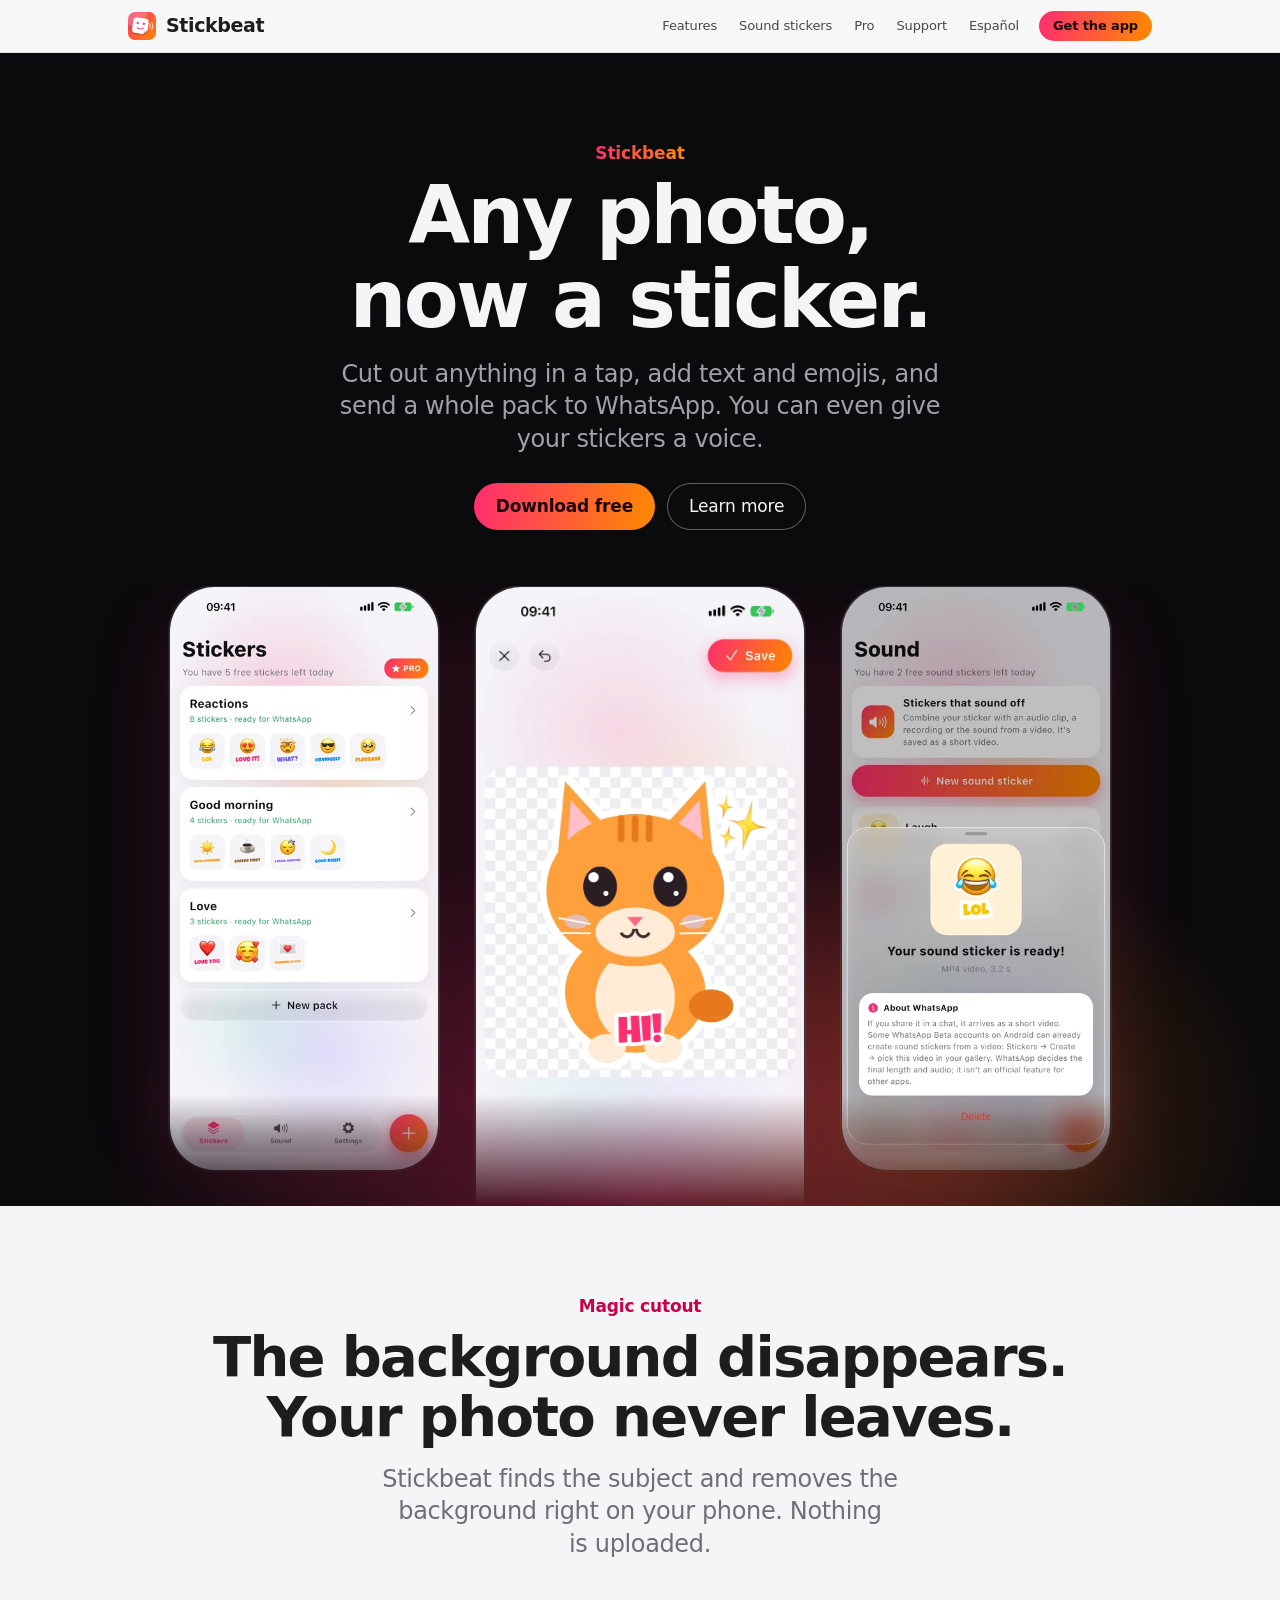
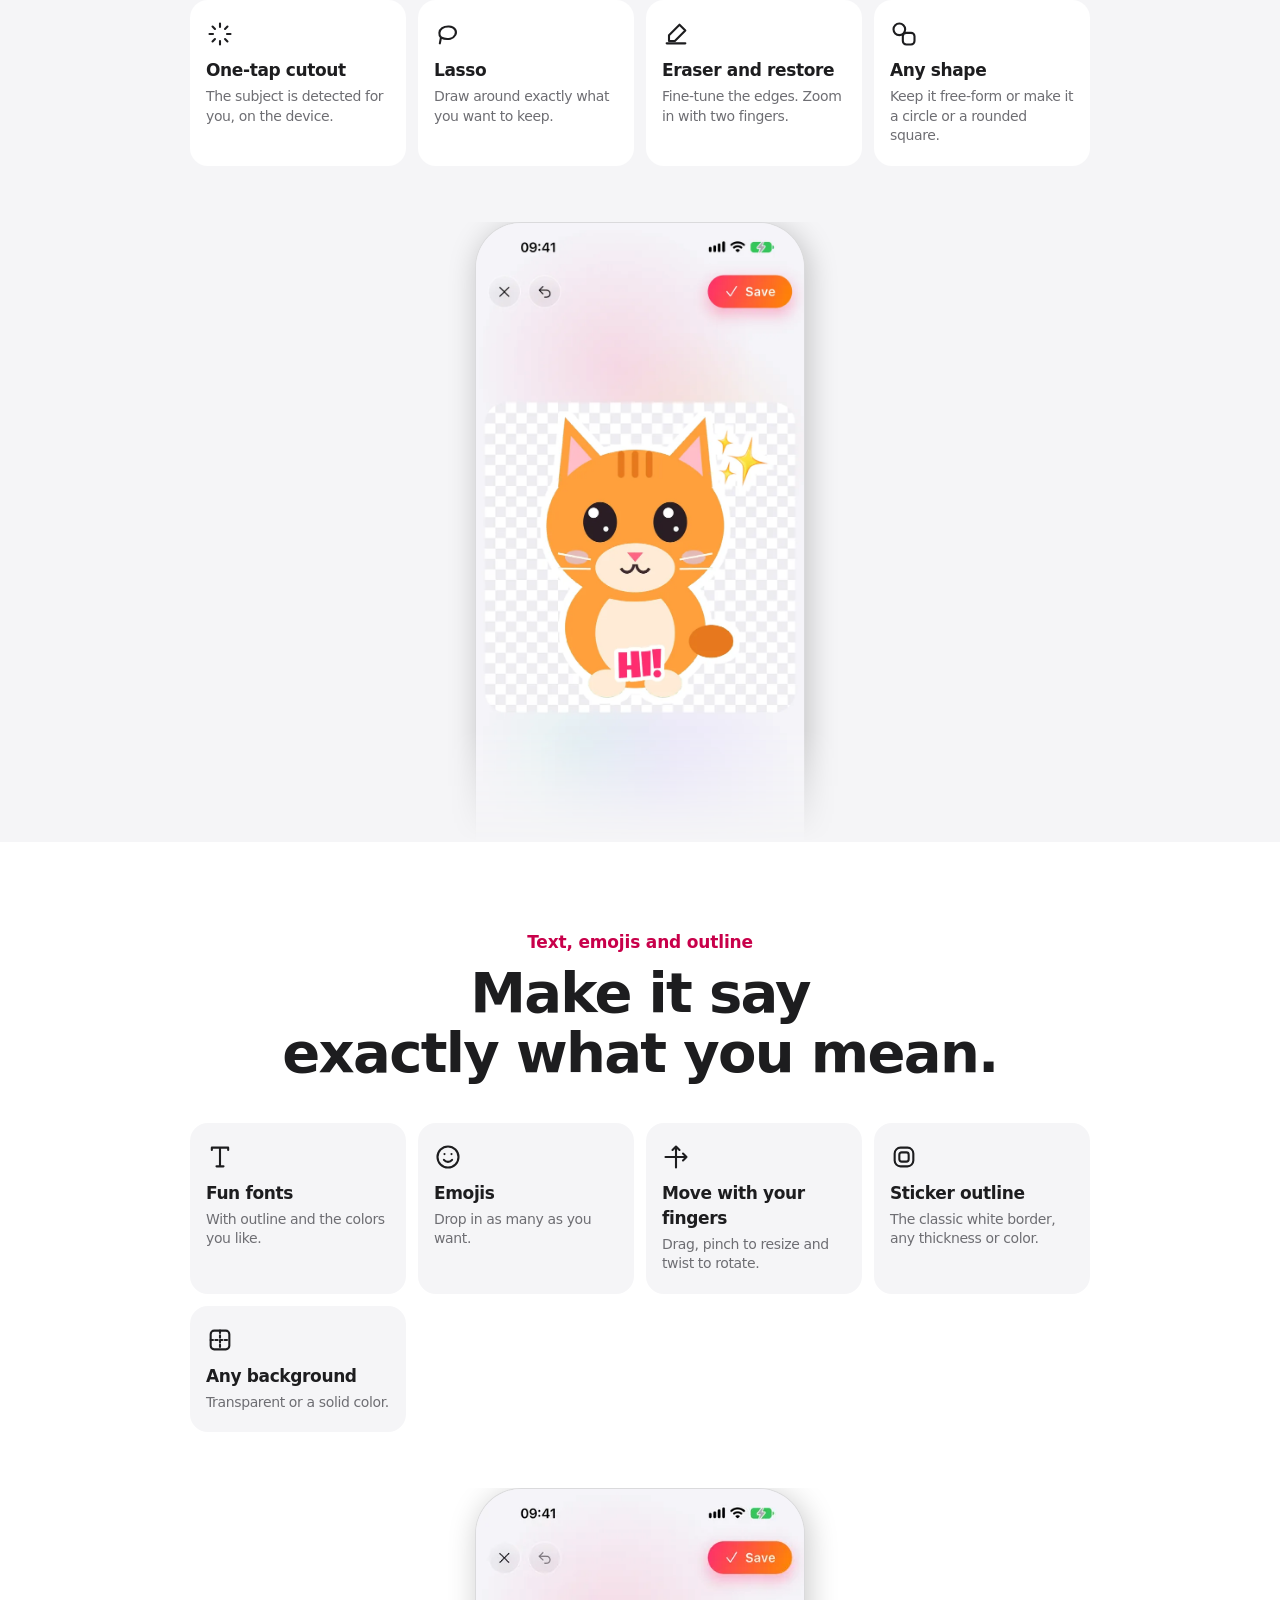
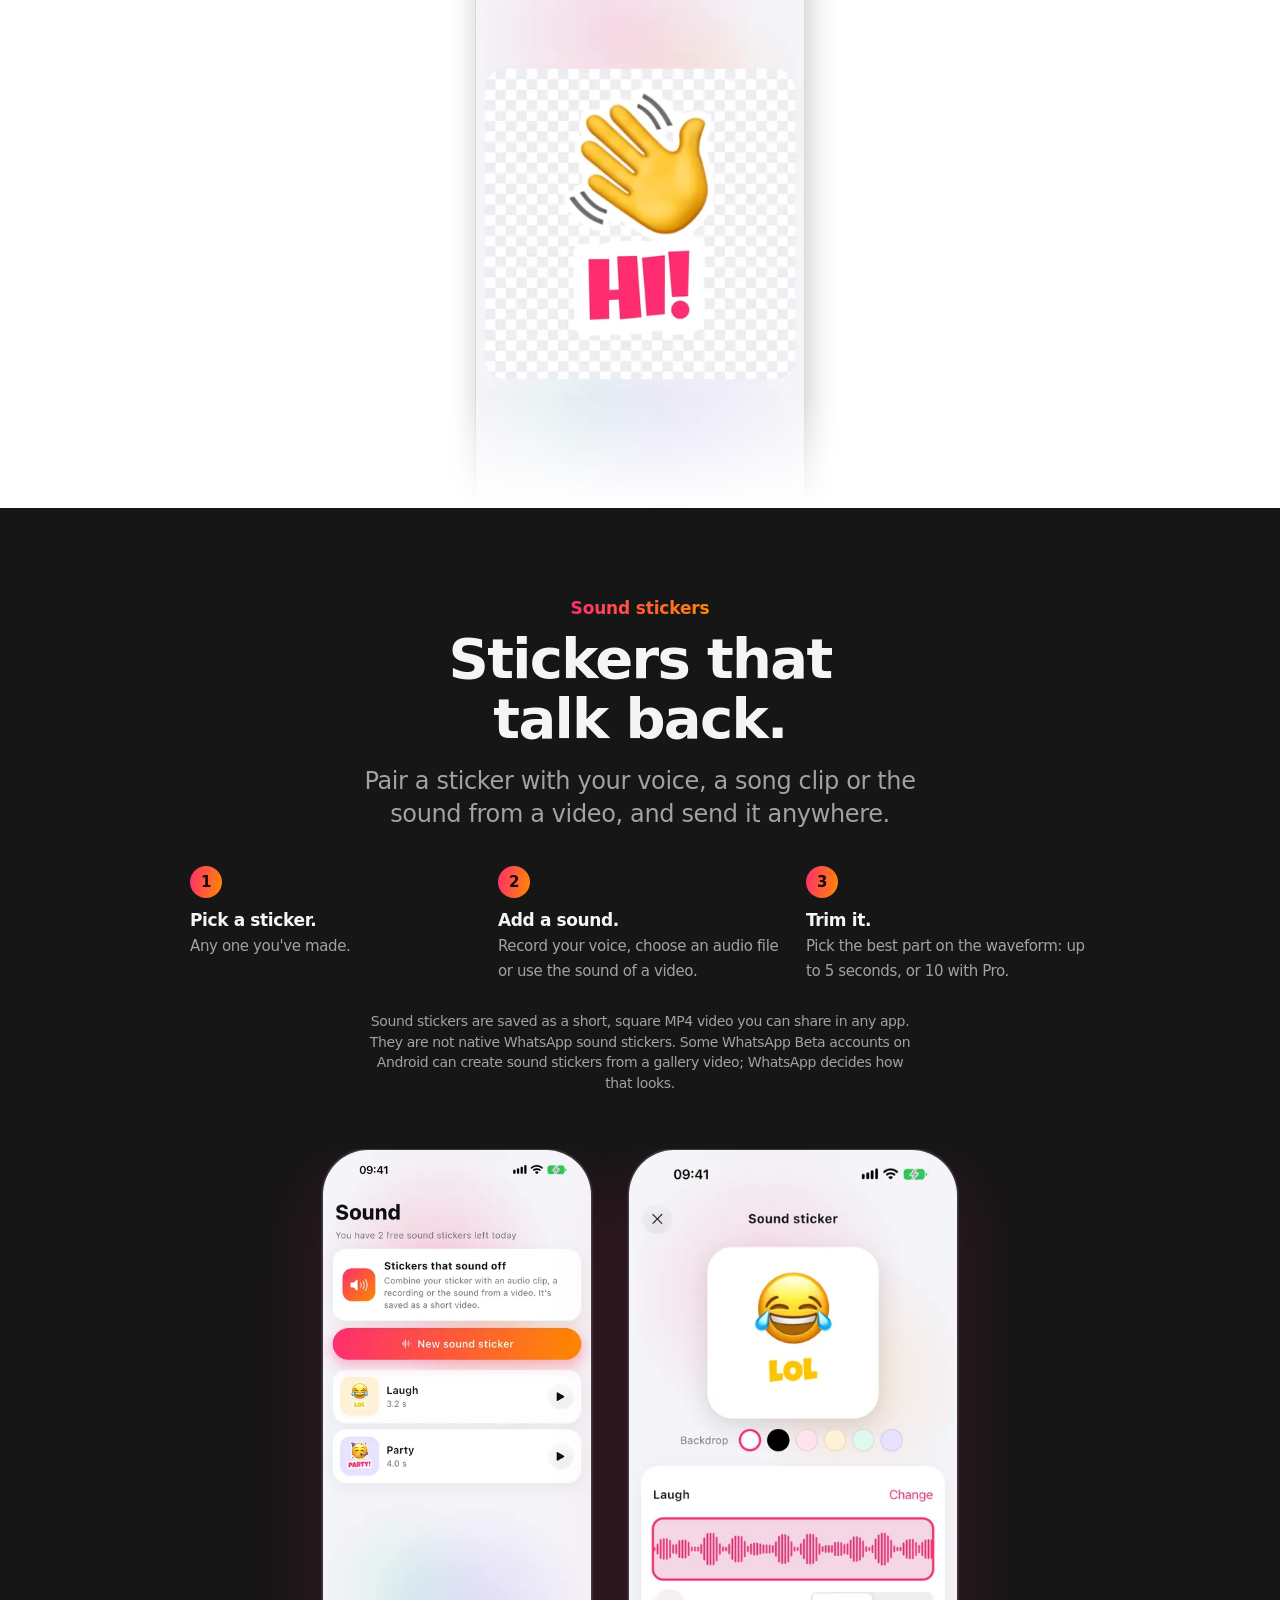
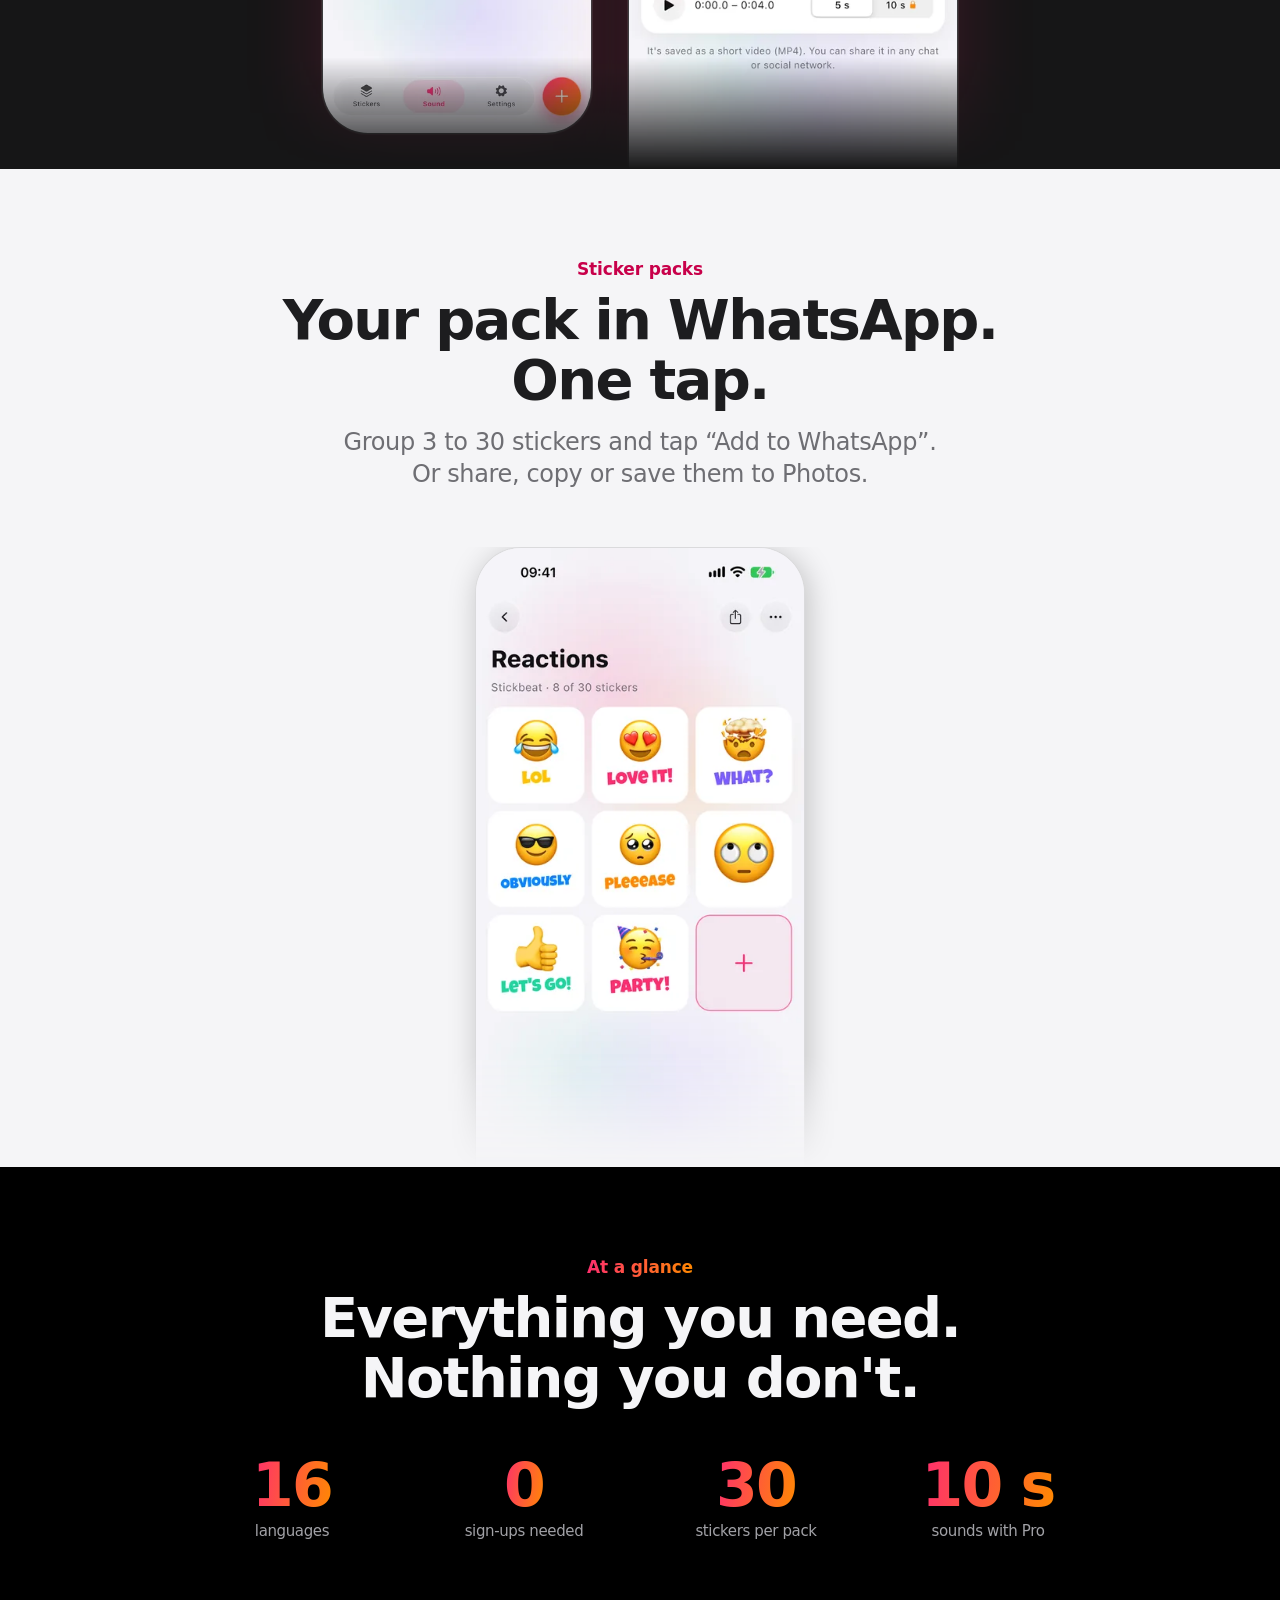
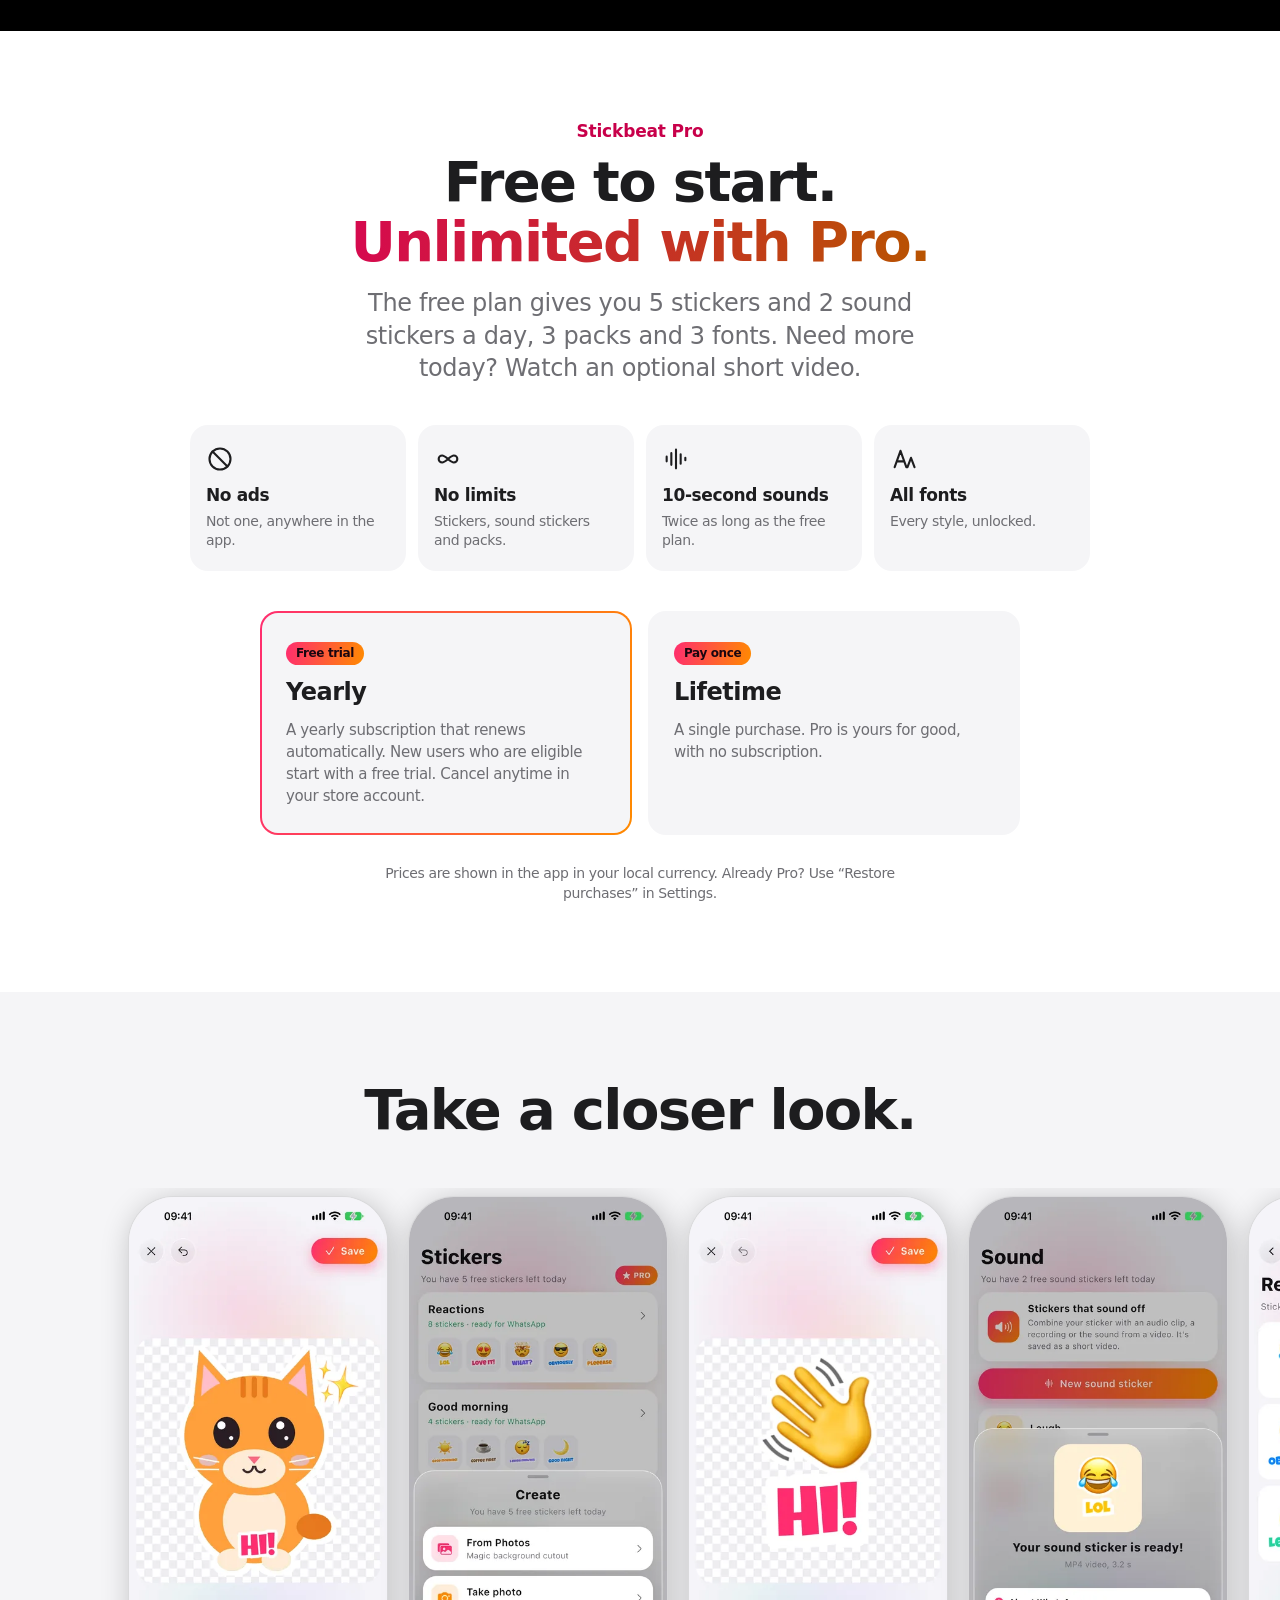
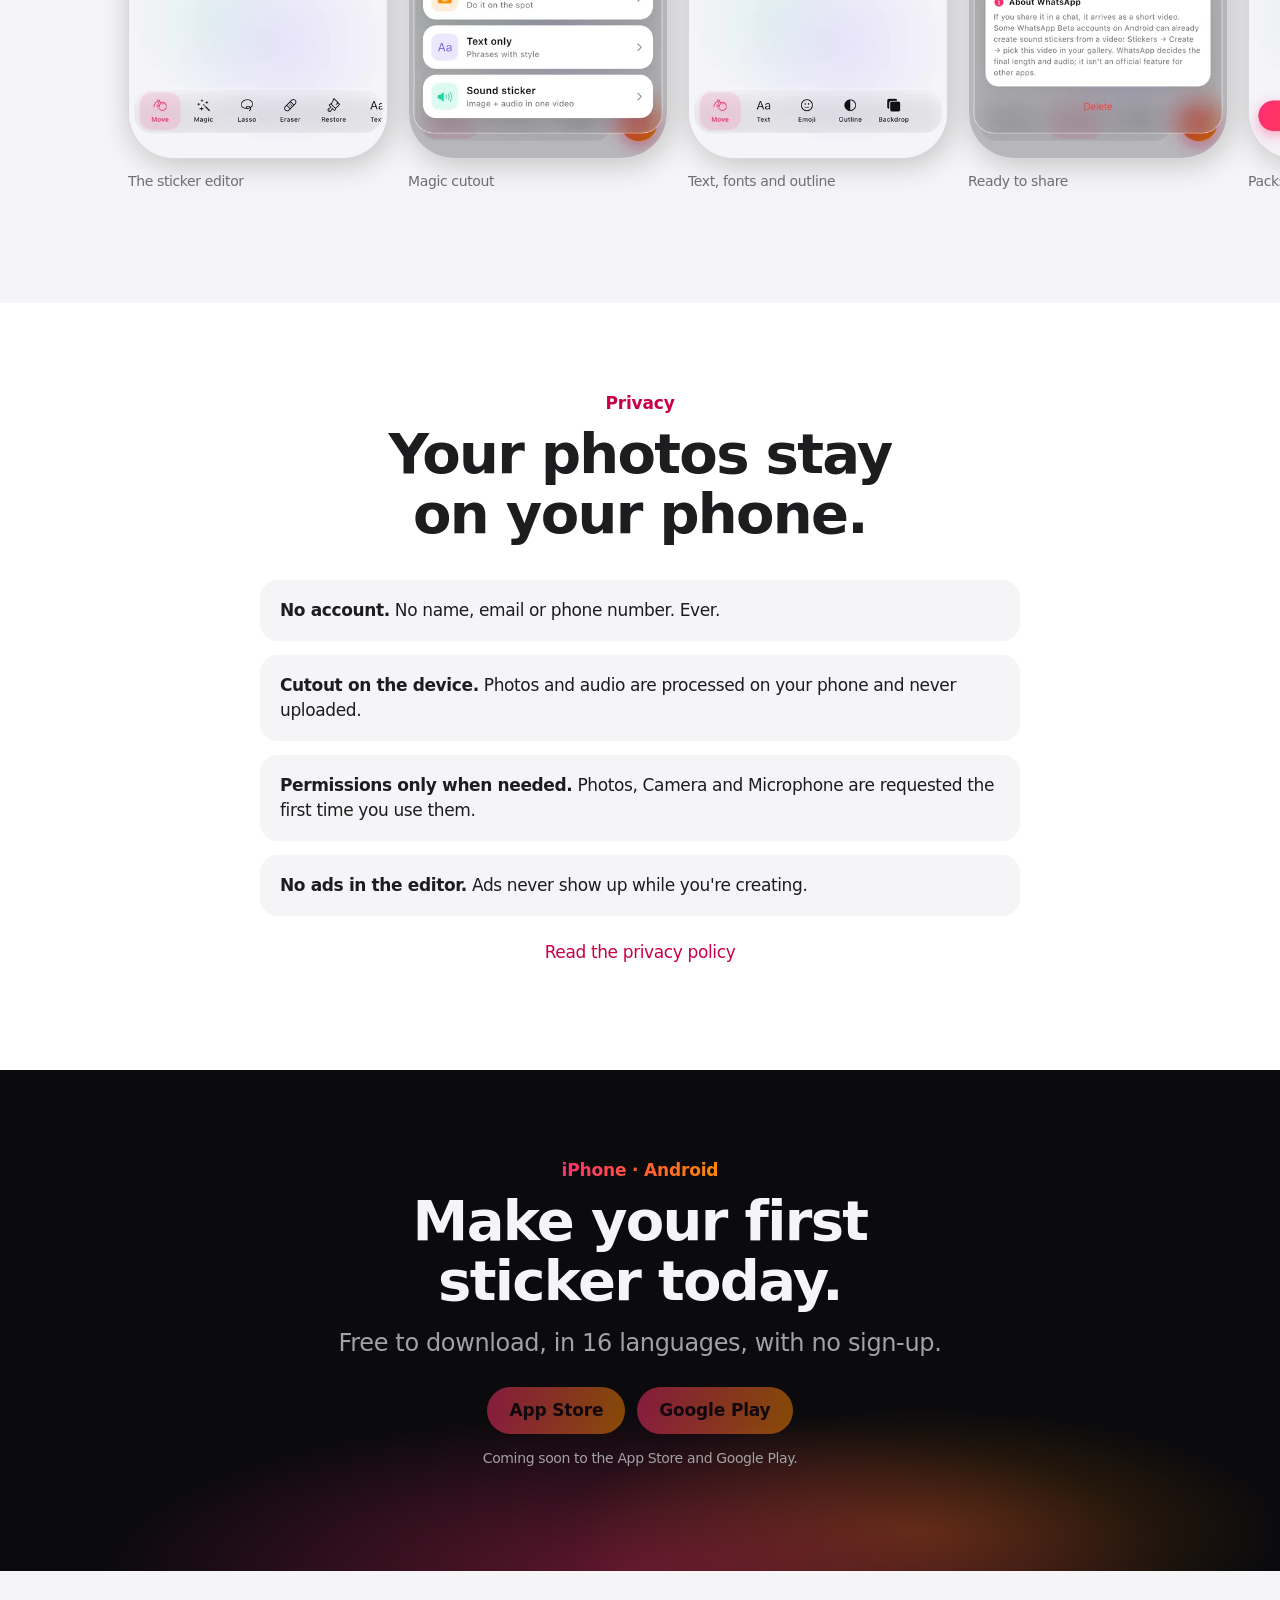
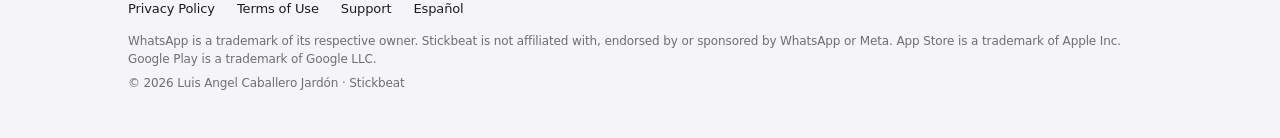
==== commit 13e70fa1: "Capturas de la app (EN/ES) y captura del editor en Magic cutout Co-Authored-By: Claude Opus 5.5 <nor" ====
--- a/index.html
+++ b/index.html
@@ -94,7 +94,7 @@
         </ul>
       </div>
       <div class="stage crop">
-        <img class="screen" src="assets/img/shots/en-create-760.webp" srcset="assets/img/shots/en-create-420.webp 420w, assets/img/shots/en-create-760.webp 760w" sizes="(max-width: 640px) 78vw, 330px" alt="Creating a sticker from a photo with the magic cutout" width="760" height="1651" loading="lazy">
+        <img class="screen" src="assets/img/shots/en-editor-760.webp" srcset="assets/img/shots/en-editor-420.webp 420w, assets/img/shots/en-editor-760.webp 760w" sizes="(max-width: 640px) 78vw, 330px" alt="Creating a sticker from a photo with the magic cutout" width="760" height="1651" loading="lazy">
       </div>
     </section>
 
